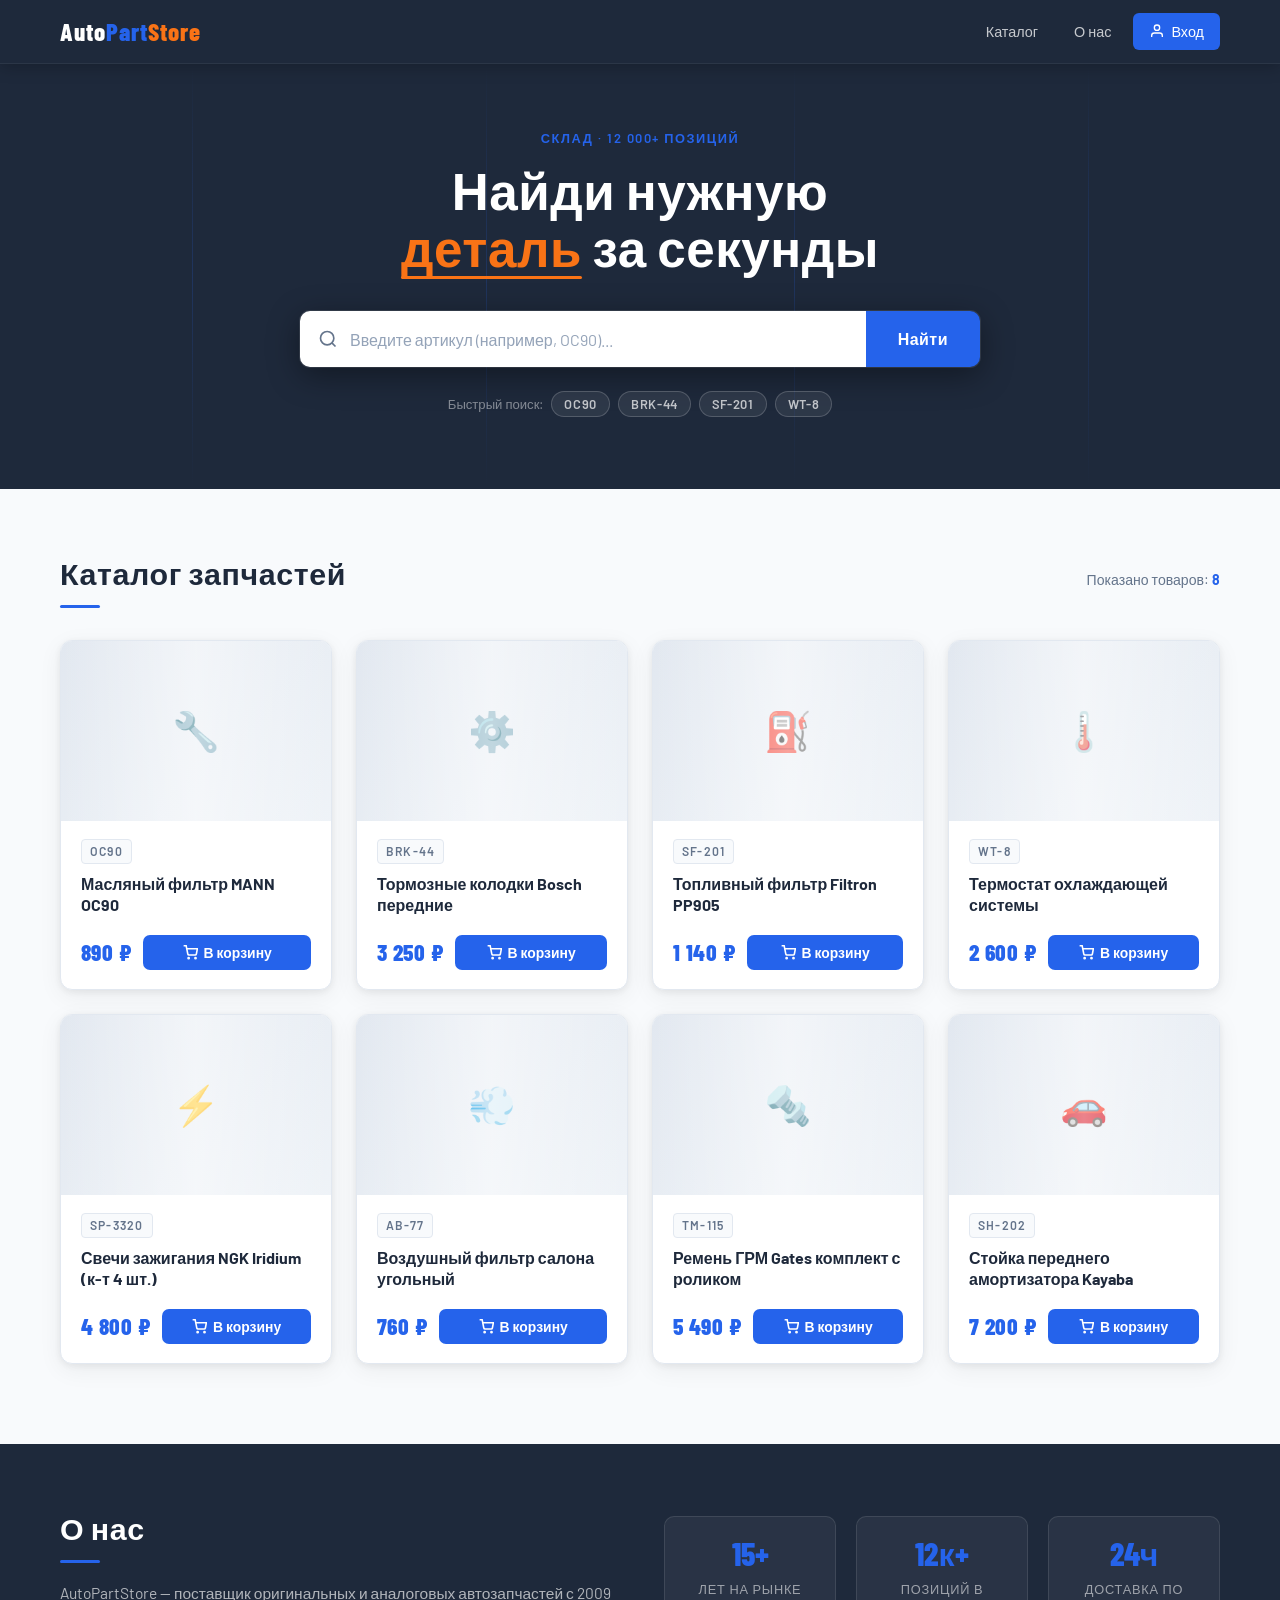
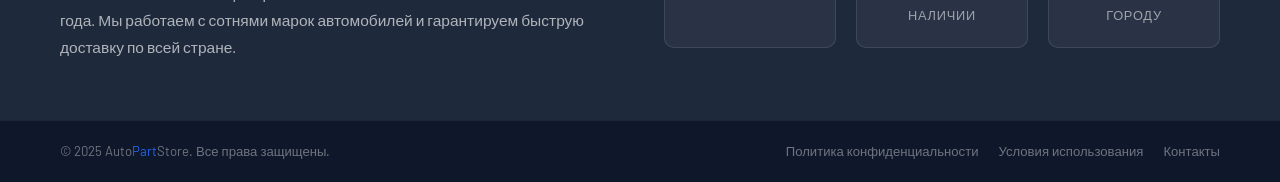
==== frontend/index.html @ 8747f3ab "4" ====
<!DOCTYPE html>
<html lang="ru">
<head>
  <meta charset="UTF-8" />
  <meta name="viewport" content="width=device-width, initial-scale=1.0" />
  <title>AutoPartStore — Запчасти онлайн</title>
  <link rel="preconnect" href="https://fonts.googleapis.com">
  <link rel="preconnect" href="https://fonts.gstatic.com" crossorigin>
  <link href="https://fonts.googleapis.com/css2?family=Barlow:wght@400;500;600;700;800&family=Barlow+Condensed:wght@600;700;800&display=swap" rel="stylesheet">
  <link rel="stylesheet" href="style.css" />
</head>
<body>

  <!-- ========== HEADER ========== -->
  <header class="site-header">
    <div class="container header-inner">
      <a href="#" class="logo">
        Auto<span class="logo-accent">Part</span><span class="logo-store">Store</span>
      </a>
      <nav class="site-nav">
        <a href="#catalog" class="nav-link">Каталог</a>
        <a href="#about" class="nav-link">О нас</a>
        <a href="#" class="nav-link nav-btn">
          <svg width="16" height="16" viewBox="0 0 24 24" fill="none" stroke="currentColor" stroke-width="2"><path d="M20 21v-2a4 4 0 0 0-4-4H8a4 4 0 0 0-4 4v2"/><circle cx="12" cy="7" r="4"/></svg>
          Вход
        </a>
      </nav>
      <button class="burger" id="burger" aria-label="Открыть меню">
        <span></span><span></span><span></span>
      </button>
    </div>
  </header>

  <!-- ========== MOBILE NAV ========== -->
  <div class="mobile-nav" id="mobileNav">
    <a href="#catalog" class="mobile-nav-link">Каталог</a>
    <a href="#about" class="mobile-nav-link">О нас</a>
    <a href="#" class="mobile-nav-link">Вход</a>
  </div>

  <main>

    <!-- ========== SEARCH SECTION ========== -->
    <section class="search-section">
      <div class="search-bg-lines" aria-hidden="true">
        <div class="bg-line"></div><div class="bg-line"></div>
        <div class="bg-line"></div><div class="bg-line"></div>
      </div>
      <div class="container search-inner">
        <p class="search-eyebrow">Склад · 12 000+ позиций</p>
        <h1 class="search-title">Найди нужную<br><span class="search-title-accent">деталь</span> за секунды</h1>
        <div class="search-box" role="search">
          <div class="search-input-wrap">
            <svg class="search-icon" width="20" height="20" viewBox="0 0 24 24" fill="none" stroke="currentColor" stroke-width="2"><circle cx="11" cy="11" r="8"/><path d="m21 21-4.35-4.35"/></svg>
            <input
              type="text"
              id="searchInput"
              class="search-input"
              placeholder="Введите артикул (например, OC90)..."
              autocomplete="off"
            />
          </div>
          <button class="btn-search" id="searchBtn">Найти</button>
        </div>
        <div class="search-tags">
          <span class="tag-label">Быстрый поиск:</span>
          <button class="quick-tag" data-q="OC90">OC90</button>
          <button class="quick-tag" data-q="BRK-44">BRK-44</button>
          <button class="quick-tag" data-q="SF-201">SF-201</button>
          <button class="quick-tag" data-q="WT-8">WT-8</button>
        </div>
      </div>
    </section>

    <!-- ========== PRODUCT GRID ========== -->
    <section class="catalog-section" id="catalog">
      <div class="container">
        <div class="section-header">
          <h2 class="section-title">Каталог запчастей</h2>
          <span class="results-count" id="resultsCount">Показано товаров: <strong>0</strong></span>
        </div>
        <div class="product-grid" id="productGrid">
          <!-- карточки вставляются через JS -->
        </div>
        <div class="no-results hidden" id="noResults">
          <div class="no-results-icon">🔍</div>
          <p>По запросу ничего не найдено.</p>
          <button class="btn-reset" id="resetBtn">Сбросить поиск</button>
        </div>
      </div>
    </section>

    <!-- ========== ABOUT ========== -->
    <section class="about-section" id="about">
      <div class="container about-grid">
        <div class="about-text">
          <h2 class="section-title">О нас</h2>
          <p>AutoPartStore — поставщик оригинальных и аналоговых автозапчастей с 2009 года. Мы работаем с сотнями марок автомобилей и гарантируем быструю доставку по всей стране.</p>
        </div>
        <div class="about-stats">
          <div class="stat"><strong>15+</strong><span>лет на рынке</span></div>
          <div class="stat"><strong>12к+</strong><span>позиций в наличии</span></div>
          <div class="stat"><strong>24ч</strong><span>доставка по городу</span></div>
        </div>
      </div>
    </section>

  </main>

  <!-- ========== FOOTER ========== -->
  <footer class="site-footer">
    <div class="container footer-inner">
      <span class="footer-copy">© 2025 Auto<span class="logo-accent">Part</span>Store. Все права защищены.</span>
      <nav class="footer-nav">
        <a href="#">Политика конфиденциальности</a>
        <a href="#">Условия использования</a>
        <a href="#">Контакты</a>
      </nav>
    </div>
  </footer>

  <script src="script.js"></script>
</body>
</html>
---- frontend/style.css ----
/* ============================================================
   AutoPartStore — style.css
   ============================================================ */

/* ---------- RESET & BASE ---------- */
*, *::before, *::after { box-sizing: border-box; margin: 0; padding: 0; }

:root {
  --clr-accent:    #2563eb;
  --clr-accent-h:  #1d4ed8;
  --clr-dark:      #1e293b;
  --clr-dark-2:    #0f172a;
  --clr-bg:        #f8fafc;
  --clr-surface:   #ffffff;
  --clr-border:    #e2e8f0;
  --clr-muted:     #64748b;
  --clr-text:      #1e293b;
  --clr-store:     #f97316;   /* «Store» в логотипе */

  --font-main: 'Barlow', sans-serif;
  --font-cond: 'Barlow Condensed', sans-serif;

  --radius-card: 12px;
  --shadow-card: 0 2px 8px rgba(0,0,0,.07), 0 6px 24px rgba(0,0,0,.06);
  --shadow-hover: 0 8px 24px rgba(37,99,235,.18), 0 2px 8px rgba(0,0,0,.08);

  --transition: .22s ease;
  --header-h: 64px;
}

html { scroll-behavior: smooth; }

body {
  font-family: var(--font-main);
  background: var(--clr-bg);
  color: var(--clr-text);
  line-height: 1.6;
  min-height: 100vh;
  display: flex;
  flex-direction: column;
}

main { flex: 1; }

.container {
  max-width: 1200px;
  margin: 0 auto;
  padding: 0 20px;
}

/* ---------- LOGO ---------- */
.logo {
  font-family: var(--font-cond);
  font-size: 1.55rem;
  font-weight: 800;
  letter-spacing: .04em;
  text-decoration: none;
  color: #fff;
  user-select: none;
}
.logo-accent { color: var(--clr-accent); }
.logo-store  { color: var(--clr-store); }

/* ============================================================
   HEADER
   ============================================================ */
.site-header {
  position: sticky;
  top: 0;
  z-index: 100;
  background: var(--clr-dark);
  height: var(--header-h);
  border-bottom: 1px solid rgba(255,255,255,.06);
  box-shadow: 0 2px 16px rgba(0,0,0,.25);
}

.header-inner {
  display: flex;
  align-items: center;
  justify-content: space-between;
  height: 100%;
}

/* NAV */
.site-nav {
  display: flex;
  align-items: center;
  gap: 8px;
}

.nav-link {
  font-size: .9rem;
  font-weight: 500;
  color: rgba(255,255,255,.75);
  text-decoration: none;
  padding: 6px 14px;
  border-radius: 6px;
  transition: color var(--transition), background var(--transition);
}
.nav-link:hover { color: #fff; background: rgba(255,255,255,.08); }

.nav-btn {
  display: flex;
  align-items: center;
  gap: 6px;
  color: #fff;
  background: var(--clr-accent);
  padding: 7px 16px;
}
.nav-btn:hover { background: var(--clr-accent-h); color: #fff; }

/* BURGER */
.burger {
  display: none;
  flex-direction: column;
  gap: 5px;
  background: none;
  border: none;
  cursor: pointer;
  padding: 6px;
}
.burger span {
  display: block;
  width: 24px;
  height: 2px;
  background: #fff;
  border-radius: 2px;
  transition: transform var(--transition), opacity var(--transition);
}
.burger.open span:nth-child(1) { transform: translateY(7px) rotate(45deg); }
.burger.open span:nth-child(2) { opacity: 0; }
.burger.open span:nth-child(3) { transform: translateY(-7px) rotate(-45deg); }

/* MOBILE NAV */
.mobile-nav {
  display: none;
  flex-direction: column;
  background: var(--clr-dark-2);
  border-bottom: 2px solid var(--clr-accent);
  position: sticky;
  top: var(--header-h);
  z-index: 99;
}
.mobile-nav.open { display: flex; }
.mobile-nav-link {
  padding: 14px 20px;
  color: rgba(255,255,255,.85);
  text-decoration: none;
  font-weight: 500;
  border-bottom: 1px solid rgba(255,255,255,.06);
  transition: background var(--transition);
}
.mobile-nav-link:hover { background: rgba(255,255,255,.06); color: #fff; }

/* ============================================================
   SEARCH SECTION
   ============================================================ */
.search-section {
  position: relative;
  background: var(--clr-dark);
  padding: 64px 0 72px;
  overflow: hidden;
}

/* decorative bg lines */
.search-bg-lines {
  position: absolute;
  inset: 0;
  pointer-events: none;
  overflow: hidden;
}
.bg-line {
  position: absolute;
  width: 1px;
  top: 0; bottom: 0;
  background: linear-gradient(to bottom, transparent, rgba(37,99,235,.2), transparent);
  animation: linePulse 4s ease-in-out infinite;
}
.bg-line:nth-child(1) { left: 15%; animation-delay: 0s; }
.bg-line:nth-child(2) { left: 38%; animation-delay: .8s; }
.bg-line:nth-child(3) { left: 62%; animation-delay: 1.6s; }
.bg-line:nth-child(4) { left: 85%; animation-delay: 2.4s; }

@keyframes linePulse {
  0%,100% { opacity: .3; }
  50%      { opacity: 1; }
}

.search-inner {
  position: relative;
  z-index: 2;
  text-align: center;
}

.search-eyebrow {
  font-size: .8rem;
  font-weight: 600;
  letter-spacing: .12em;
  text-transform: uppercase;
  color: var(--clr-accent);
  margin-bottom: 14px;
}

.search-title {
  font-family: var(--font-cond);
  font-size: clamp(2rem, 5vw, 3.2rem);
  font-weight: 800;
  line-height: 1.1;
  color: #fff;
  margin-bottom: 36px;
  letter-spacing: .01em;
}
.search-title-accent {
  color: var(--clr-store);
  display: inline-block;
  position: relative;
}
.search-title-accent::after {
  content: '';
  position: absolute;
  left: 0; right: 0; bottom: -4px;
  height: 3px;
  background: var(--clr-store);
  border-radius: 2px;
}

/* Search box */
.search-box {
  display: flex;
  max-width: 680px;
  margin: 0 auto 24px;
  gap: 0;
  border-radius: 10px;
  overflow: hidden;
  box-shadow: 0 0 0 1px rgba(255,255,255,.1), 0 8px 32px rgba(0,0,0,.4);
}

.search-input-wrap {
  position: relative;
  flex: 1;
}
.search-icon {
  position: absolute;
  left: 18px;
  top: 50%;
  transform: translateY(-50%);
  color: var(--clr-muted);
  pointer-events: none;
}
.search-input {
  width: 100%;
  height: 56px;
  padding: 0 20px 0 50px;
  border: none;
  font-family: var(--font-main);
  font-size: 1rem;
  color: var(--clr-text);
  background: #fff;
  outline: none;
}
.search-input::placeholder { color: #94a3b8; }
.search-input:focus { background: #f0f6ff; }

.btn-search {
  height: 56px;
  padding: 0 32px;
  background: var(--clr-accent);
  color: #fff;
  font-family: var(--font-main);
  font-size: 1rem;
  font-weight: 700;
  border: none;
  cursor: pointer;
  white-space: nowrap;
  transition: background var(--transition), transform .12s;
  letter-spacing: .03em;
}
.btn-search:hover  { background: var(--clr-accent-h); }
.btn-search:active { transform: scale(.97); }

/* Quick tags */
.search-tags {
  display: flex;
  align-items: center;
  justify-content: center;
  flex-wrap: wrap;
  gap: 8px;
}
.tag-label {
  font-size: .82rem;
  color: rgba(255,255,255,.45);
}
.quick-tag {
  font-family: var(--font-main);
  font-size: .8rem;
  font-weight: 600;
  padding: 4px 12px;
  border-radius: 20px;
  border: 1px solid rgba(255,255,255,.18);
  background: rgba(255,255,255,.07);
  color: rgba(255,255,255,.7);
  cursor: pointer;
  transition: all var(--transition);
  letter-spacing: .05em;
}
.quick-tag:hover {
  border-color: var(--clr-accent);
  background: rgba(37,99,235,.2);
  color: #fff;
}

/* ============================================================
   CATALOG SECTION
   ============================================================ */
.catalog-section {
  padding: 60px 0 80px;
}

.section-header {
  display: flex;
  align-items: baseline;
  justify-content: space-between;
  flex-wrap: wrap;
  gap: 8px;
  margin-bottom: 32px;
}

.section-title {
  font-family: var(--font-cond);
  font-size: 1.9rem;
  font-weight: 800;
  letter-spacing: .02em;
  color: var(--clr-dark);
  position: relative;
  padding-bottom: 10px;
}
.section-title::after {
  content: '';
  position: absolute;
  left: 0; bottom: 0;
  width: 40px; height: 3px;
  background: var(--clr-accent);
  border-radius: 2px;
}

.results-count {
  font-size: .88rem;
  color: var(--clr-muted);
}
.results-count strong { color: var(--clr-accent); }

/* ---------- PRODUCT GRID ---------- */
.product-grid {
  display: grid;
  grid-template-columns: repeat(auto-fill, minmax(250px, 1fr));
  gap: 24px;
}

/* ---------- PRODUCT CARD ---------- */
.product-card {
  background: var(--clr-surface);
  border-radius: var(--radius-card);
  box-shadow: var(--shadow-card);
  overflow: hidden;
  display: flex;
  flex-direction: column;
  border: 1px solid var(--clr-border);
  transition: box-shadow var(--transition), transform var(--transition);
  animation: fadeUp .4s ease both;
}
.product-card:hover {
  box-shadow: var(--shadow-hover);
  transform: translateY(-4px);
}

@keyframes fadeUp {
  from { opacity: 0; transform: translateY(16px); }
  to   { opacity: 1; transform: translateY(0); }
}

/* Stagger animation */
.product-card:nth-child(1) { animation-delay: .05s; }
.product-card:nth-child(2) { animation-delay: .10s; }
.product-card:nth-child(3) { animation-delay: .15s; }
.product-card:nth-child(4) { animation-delay: .20s; }
.product-card:nth-child(5) { animation-delay: .25s; }
.product-card:nth-child(6) { animation-delay: .30s; }

/* Image placeholder */
.img-placeholder {
  width: 100%;
  height: 180px;
  background: linear-gradient(135deg, #e2e8f0 0%, #f1f5f9 60%, #e2e8f0 100%);
  background-size: 200% 200%;
  animation: shimmer 2.2s ease infinite;
  display: flex;
  align-items: center;
  justify-content: center;
  font-size: 2.4rem;
  color: #94a3b8;
  position: relative;
  overflow: hidden;
}
.img-placeholder::after {
  content: '';
  position: absolute;
  inset: 0;
  background: linear-gradient(90deg, transparent 0%, rgba(255,255,255,.5) 50%, transparent 100%);
  animation: sweep 2.2s ease infinite;
}

@keyframes shimmer {
  0%,100% { background-position: 0% 50%; }
  50%      { background-position: 100% 50%; }
}
@keyframes sweep {
  from { transform: translateX(-100%); }
  to   { transform: translateX(100%); }
}

/* Card body */
.card-body {
  padding: 18px 20px;
  display: flex;
  flex-direction: column;
  flex: 1;
  gap: 6px;
}

.card-article {
  font-size: .76rem;
  font-weight: 600;
  letter-spacing: .1em;
  text-transform: uppercase;
  color: var(--clr-muted);
  background: var(--clr-bg);
  border: 1px solid var(--clr-border);
  border-radius: 4px;
  padding: 2px 8px;
  align-self: flex-start;
}

.card-name {
  font-size: 1rem;
  font-weight: 700;
  color: var(--clr-dark);
  line-height: 1.3;
  margin-top: 4px;
  flex: 1;
}

.card-meta {
  display: flex;
  align-items: center;
  justify-content: space-between;
  margin-top: 12px;
  gap: 12px;
}

.card-price {
  font-family: var(--font-cond);
  font-size: 1.45rem;
  font-weight: 800;
  color: var(--clr-accent);
  letter-spacing: .02em;
  white-space: nowrap;
}

.btn-cart {
  flex: 1;
  padding: 9px 12px;
  background: var(--clr-accent);
  color: #fff;
  border: none;
  border-radius: 7px;
  font-family: var(--font-main);
  font-size: .87rem;
  font-weight: 600;
  cursor: pointer;
  transition: background var(--transition), transform .12s, box-shadow var(--transition);
  display: flex;
  align-items: center;
  justify-content: center;
  gap: 6px;
  white-space: nowrap;
}
.btn-cart:hover  { background: var(--clr-accent-h); box-shadow: 0 4px 12px rgba(37,99,235,.35); }
.btn-cart:active { transform: scale(.96); }
.btn-cart.added  { background: #16a34a; }

/* ---------- NO RESULTS ---------- */
.no-results {
  text-align: center;
  padding: 60px 20px;
}
.no-results-icon { font-size: 3rem; margin-bottom: 12px; }
.no-results p { font-size: 1.1rem; color: var(--clr-muted); margin-bottom: 20px; }

.btn-reset {
  padding: 10px 28px;
  background: transparent;
  color: var(--clr-accent);
  border: 2px solid var(--clr-accent);
  border-radius: 7px;
  font-family: var(--font-main);
  font-weight: 600;
  font-size: .95rem;
  cursor: pointer;
  transition: all var(--transition);
}
.btn-reset:hover { background: var(--clr-accent); color: #fff; }

.hidden { display: none !important; }

/* ============================================================
   ABOUT SECTION
   ============================================================ */
.about-section {
  background: var(--clr-dark);
  padding: 60px 0;
  color: #fff;
}

.about-grid {
  display: grid;
  grid-template-columns: 1fr 1fr;
  gap: 48px;
  align-items: center;
}

.about-text .section-title { color: #fff; }
.about-text p {
  color: rgba(255,255,255,.65);
  font-size: .97rem;
  margin-top: 16px;
  line-height: 1.75;
}

.about-stats {
  display: grid;
  grid-template-columns: repeat(3, 1fr);
  gap: 20px;
}

.stat {
  text-align: center;
  background: rgba(255,255,255,.05);
  border: 1px solid rgba(255,255,255,.1);
  border-radius: 10px;
  padding: 20px 12px;
}
.stat strong {
  display: block;
  font-family: var(--font-cond);
  font-size: 2rem;
  font-weight: 800;
  color: var(--clr-accent);
  line-height: 1;
  margin-bottom: 6px;
}
.stat span {
  font-size: .8rem;
  color: rgba(255,255,255,.55);
  text-transform: uppercase;
  letter-spacing: .06em;
}

/* ============================================================
   FOOTER
   ============================================================ */
.site-footer {
  background: var(--clr-dark-2);
  border-top: 1px solid rgba(255,255,255,.06);
  padding: 20px 0;
}

.footer-inner {
  display: flex;
  align-items: center;
  justify-content: space-between;
  flex-wrap: wrap;
  gap: 12px;
}

.footer-copy {
  font-size: .82rem;
  color: rgba(255,255,255,.4);
}

.footer-nav {
  display: flex;
  gap: 20px;
  flex-wrap: wrap;
}
.footer-nav a {
  font-size: .82rem;
  color: rgba(255,255,255,.4);
  text-decoration: none;
  transition: color var(--transition);
}
.footer-nav a:hover { color: rgba(255,255,255,.8); }

/* ============================================================
   RESPONSIVE
   ============================================================ */
@media (max-width: 768px) {
  .site-nav { display: none; }
  .burger    { display: flex; }

  .search-section { padding: 48px 0 56px; }
  .search-box { flex-direction: column; border-radius: 10px; overflow: visible; gap: 10px; box-shadow: none; }
  .search-input-wrap { border-radius: 10px; overflow: hidden; box-shadow: 0 2px 12px rgba(0,0,0,.3); }
  .search-input { height: 52px; }
  .btn-search   { height: 52px; border-radius: 10px; box-shadow: 0 4px 16px rgba(37,99,235,.4); }

  .about-grid  { grid-template-columns: 1fr; gap: 32px; }
  .about-stats { grid-template-columns: repeat(3, 1fr); }

  .footer-inner  { flex-direction: column; text-align: center; }
  .footer-nav    { justify-content: center; }

  .catalog-section { padding: 40px 0 60px; }
}

@media (max-width: 480px) {
  .about-stats { grid-template-columns: 1fr 1fr; }
  .product-grid { gap: 16px; }
  .section-header { flex-direction: column; align-items: flex-start; }
}
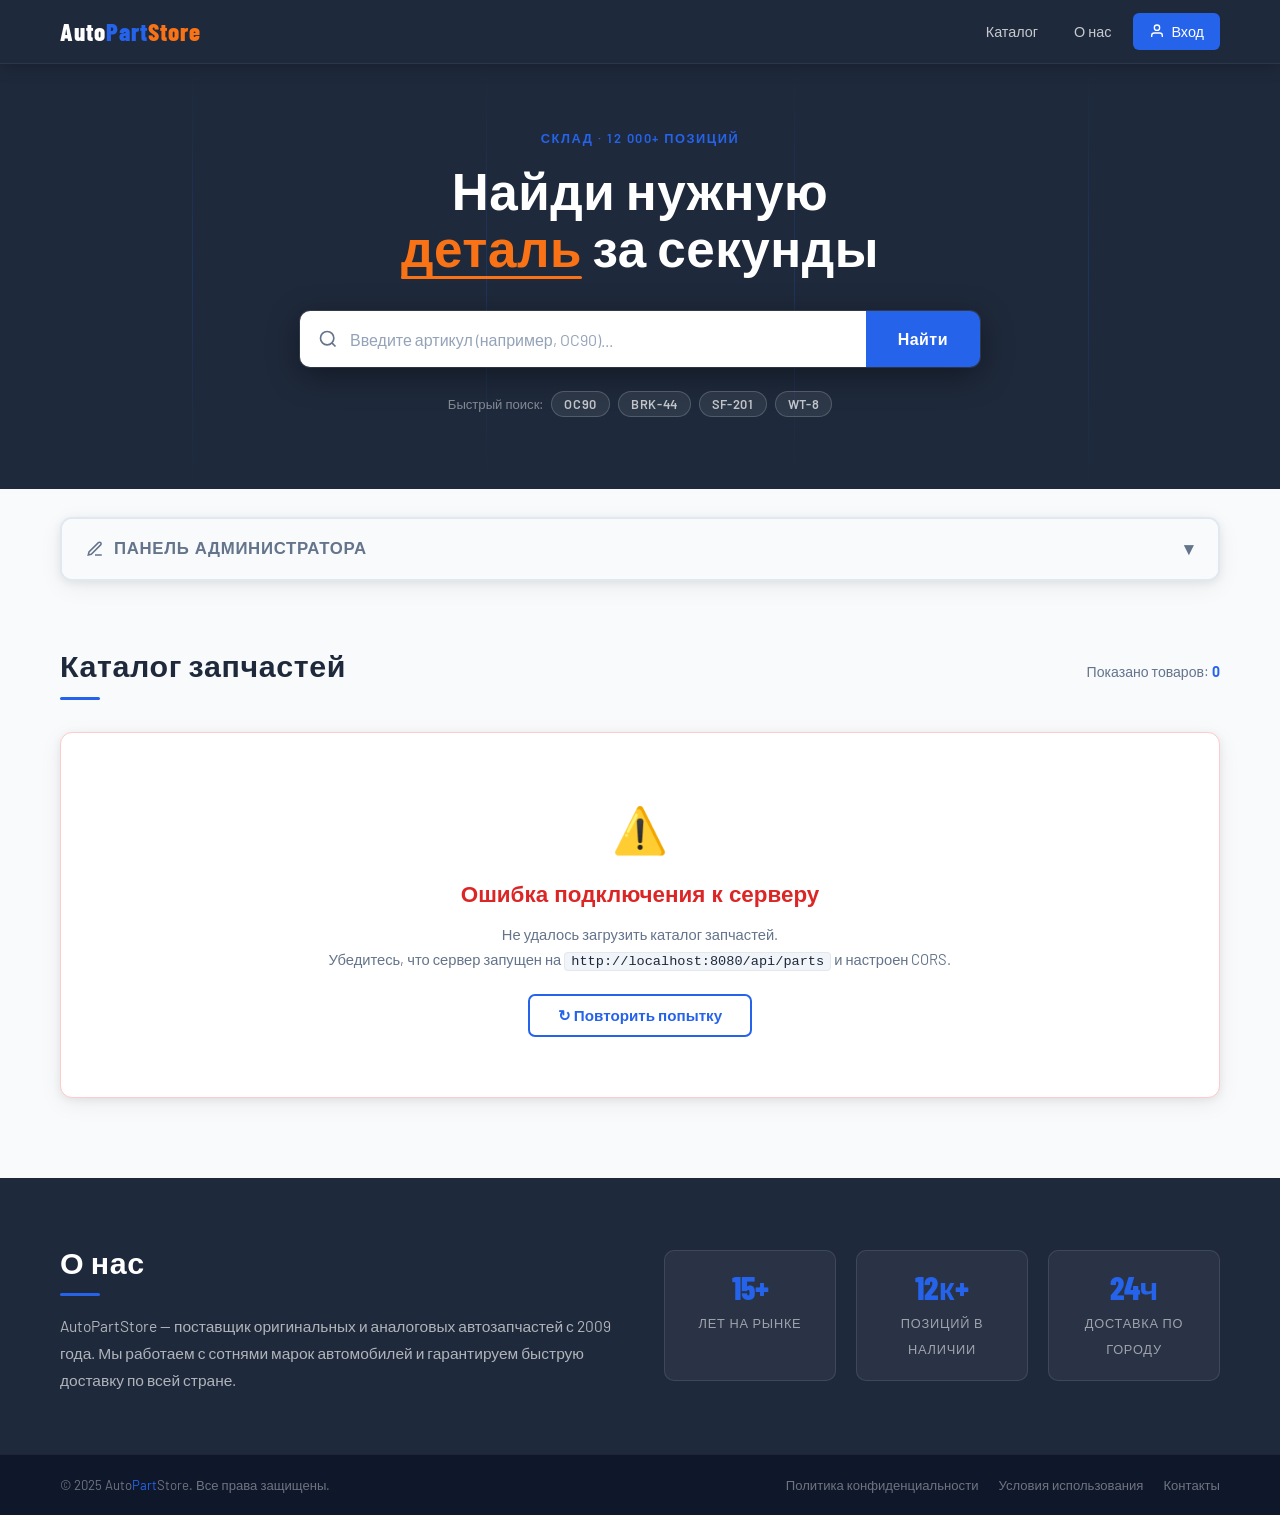
==== commit 2a5e83dc: "5" ====
--- a/frontend/index.html
+++ b/frontend/index.html
@@ -72,6 +72,67 @@
       </div>
     </section>
 
+    <!-- ========== ADMIN PANEL ========== -->
+    <section class="admin-section" id="admin">
+      <div class="container">
+        <details class="admin-panel" id="adminPanel">
+          <summary class="admin-toggle">
+            <svg width="18" height="18" viewBox="0 0 24 24" fill="none" stroke="currentColor" stroke-width="2"><path d="M12 20h9"/><path d="M16.5 3.5a2.121 2.121 0 0 1 3 3L7 19l-4 1 1-4L16.5 3.5z"/></svg>
+            Панель администратора
+            <span class="admin-toggle-arrow">▾</span>
+          </summary>
+
+          <div class="admin-body">
+            <h2 class="admin-title">Добавить новую запчасть</h2>
+            <p class="admin-subtitle">Заполните поля — товар сразу появится в каталоге.</p>
+
+            <div class="admin-form" id="adminForm">
+              <div class="form-group">
+                <label class="form-label" for="newName">Название</label>
+                <input
+                  type="text"
+                  id="newName"
+                  class="form-input"
+                  placeholder="например: Масляный фильтр MANN OC90"
+                  autocomplete="off"
+                />
+              </div>
+
+              <div class="form-group">
+                <label class="form-label" for="newArticle">Артикул</label>
+                <input
+                  type="text"
+                  id="newArticle"
+                  class="form-input"
+                  placeholder="например: OC90"
+                  autocomplete="off"
+                />
+              </div>
+
+              <div class="form-group">
+                <label class="form-label" for="newPrice">Цена (₽)</label>
+                <input
+                  type="number"
+                  id="newPrice"
+                  class="form-input"
+                  placeholder="например: 1500"
+                  min="0"
+                />
+              </div>
+
+              <div class="form-actions">
+                <button class="btn-add" id="addBtn">
+                  <svg width="16" height="16" viewBox="0 0 24 24" fill="none" stroke="currentColor" stroke-width="2.5"><line x1="12" y1="5" x2="12" y2="19"/><line x1="5" y1="12" x2="19" y2="12"/></svg>
+                  Сохранить в базу
+                </button>
+                <span class="form-status" id="formStatus" aria-live="polite"></span>
+              </div>
+            </div>
+          </div>
+        </details>
+      </div>
+    </section>
+
     <!-- ========== PRODUCT GRID ========== -->
     <section class="catalog-section" id="catalog">
       <div class="container">
@@ -121,4 +182,4 @@
 
   <script src="script.js"></script>
 </body>
-</html>
+</html>
--- a/frontend/style.css
+++ b/frontend/style.css
@@ -601,6 +601,221 @@
 .footer-nav a:hover { color: rgba(255,255,255,.8); }
 
 /* ============================================================
+   ADMIN PANEL
+   ============================================================ */
+.admin-section {
+  padding: 28px 0 0;
+}
+
+/* details/summary — аккордеон */
+.admin-panel {
+  background: var(--clr-surface);
+  border: 2px solid var(--clr-border);
+  border-radius: var(--radius-card);
+  overflow: hidden;
+  box-shadow: var(--shadow-card);
+  transition: border-color var(--transition);
+}
+.admin-panel[open] {
+  border-color: var(--clr-accent);
+}
+
+.admin-toggle {
+  display: flex;
+  align-items: center;
+  gap: 10px;
+  padding: 16px 24px;
+  cursor: pointer;
+  font-family: var(--font-cond);
+  font-size: 1.05rem;
+  font-weight: 700;
+  letter-spacing: .04em;
+  text-transform: uppercase;
+  color: var(--clr-muted);
+  background: var(--clr-bg);
+  user-select: none;
+  list-style: none;          /* убрать дефолтный маркер */
+  transition: color var(--transition), background var(--transition);
+}
+.admin-toggle::-webkit-details-marker { display: none; }
+.admin-toggle:hover { color: var(--clr-accent); background: #eff6ff; }
+.admin-panel[open] .admin-toggle { color: var(--clr-accent); background: #eff6ff; }
+
+.admin-toggle svg { flex-shrink: 0; }
+
+.admin-toggle-arrow {
+  margin-left: auto;
+  font-size: 1.1rem;
+  transition: transform var(--transition);
+  display: inline-block;
+}
+.admin-panel[open] .admin-toggle-arrow { transform: rotate(180deg); }
+
+/* body */
+.admin-body {
+  padding: 28px 32px 32px;
+  border-top: 1px solid var(--clr-border);
+}
+
+.admin-title {
+  font-family: var(--font-cond);
+  font-size: 1.4rem;
+  font-weight: 800;
+  color: var(--clr-dark);
+  margin-bottom: 4px;
+}
+.admin-subtitle {
+  font-size: .88rem;
+  color: var(--clr-muted);
+  margin-bottom: 24px;
+}
+
+/* form layout */
+.admin-form {
+  display: grid;
+  grid-template-columns: 1fr 1fr 1fr;
+  gap: 16px 20px;
+  align-items: end;
+}
+
+.form-group {
+  display: flex;
+  flex-direction: column;
+  gap: 6px;
+}
+
+.form-label {
+  font-size: .8rem;
+  font-weight: 700;
+  letter-spacing: .07em;
+  text-transform: uppercase;
+  color: var(--clr-muted);
+}
+
+.form-input {
+  height: 46px;
+  padding: 0 14px;
+  border: 1.5px solid var(--clr-border);
+  border-radius: 8px;
+  font-family: var(--font-main);
+  font-size: .97rem;
+  color: var(--clr-text);
+  background: var(--clr-bg);
+  outline: none;
+  transition: border-color var(--transition), box-shadow var(--transition), background var(--transition);
+}
+.form-input::placeholder { color: #94a3b8; }
+.form-input:focus {
+  border-color: var(--clr-accent);
+  background: #fff;
+  box-shadow: 0 0 0 3px rgba(37,99,235,.12);
+}
+.form-input.input-error {
+  border-color: #dc2626;
+  box-shadow: 0 0 0 3px rgba(220,38,38,.1);
+}
+
+/* actions row — spans full width */
+.form-actions {
+  grid-column: 1 / -1;
+  display: flex;
+  align-items: center;
+  gap: 16px;
+  margin-top: 4px;
+}
+
+.btn-add {
+  display: inline-flex;
+  align-items: center;
+  gap: 8px;
+  padding: 11px 28px;
+  background: var(--clr-accent);
+  color: #fff;
+  border: none;
+  border-radius: 8px;
+  font-family: var(--font-main);
+  font-size: .97rem;
+  font-weight: 700;
+  cursor: pointer;
+  transition: background var(--transition), transform .12s, box-shadow var(--transition);
+  white-space: nowrap;
+}
+.btn-add:hover  { background: var(--clr-accent-h); box-shadow: 0 4px 14px rgba(37,99,235,.35); }
+.btn-add:active { transform: scale(.97); }
+.btn-add:disabled { background: #94a3b8; cursor: not-allowed; box-shadow: none; transform: none; }
+
+/* status message */
+.form-status {
+  font-size: .9rem;
+  font-weight: 600;
+  min-height: 1.2em;
+  transition: opacity .2s;
+}
+.form-status.ok  { color: #16a34a; }
+.form-status.err { color: #dc2626; }
+
+/* ============================================================
+   SKELETON LOADER
+   ============================================================ */
+.skeleton-card { pointer-events: none; }
+
+.skeleton-pulse {
+  background: linear-gradient(90deg, #e2e8f0 25%, #f1f5f9 50%, #e2e8f0 75%);
+  background-size: 200% 100%;
+  animation: skeletonSweep 1.4s ease infinite;
+}
+.skeleton-line {
+  display: block;
+  border-radius: 4px;
+  background: linear-gradient(90deg, #e2e8f0 25%, #f1f5f9 50%, #e2e8f0 75%);
+  background-size: 200% 100%;
+  animation: skeletonSweep 1.4s ease infinite;
+}
+@keyframes skeletonSweep {
+  from { background-position: 200% 0; }
+  to   { background-position: -200% 0; }
+}
+@keyframes spin {
+  to { transform: rotate(360deg); }
+}
+
+/* ============================================================
+   API ERROR BLOCK
+   ============================================================ */
+.api-error {
+  grid-column: 1 / -1;   /* растянуть на всю ширину грида */
+  text-align: center;
+  padding: 60px 24px;
+  background: var(--clr-surface);
+  border: 1px solid #fecaca;
+  border-radius: var(--radius-card);
+  box-shadow: var(--shadow-card);
+}
+.api-error-icon  { font-size: 2.8rem; margin-bottom: 12px; }
+.api-error-title {
+  font-family: var(--font-cond);
+  font-size: 1.4rem;
+  font-weight: 700;
+  color: #dc2626;
+  margin-bottom: 10px;
+}
+.api-error-text {
+  font-size: .92rem;
+  color: var(--clr-muted);
+  line-height: 1.7;
+  margin-bottom: 20px;
+}
+.api-error-text code {
+  font-size: .85rem;
+  background: #f1f5f9;
+  border: 1px solid var(--clr-border);
+  border-radius: 4px;
+  padding: 1px 6px;
+  color: var(--clr-dark);
+  word-break: break-all;
+}
+
+/* ============================================================
    RESPONSIVE
    ============================================================ */
 @media (max-width: 768px) {
@@ -613,6 +828,9 @@
   .search-input { height: 52px; }
   .btn-search   { height: 52px; border-radius: 10px; box-shadow: 0 4px 16px rgba(37,99,235,.4); }
 
+  .admin-form  { grid-template-columns: 1fr; }
+  .admin-body  { padding: 20px; }
+
   .about-grid  { grid-template-columns: 1fr; gap: 32px; }
   .about-stats { grid-template-columns: repeat(3, 1fr); }
 
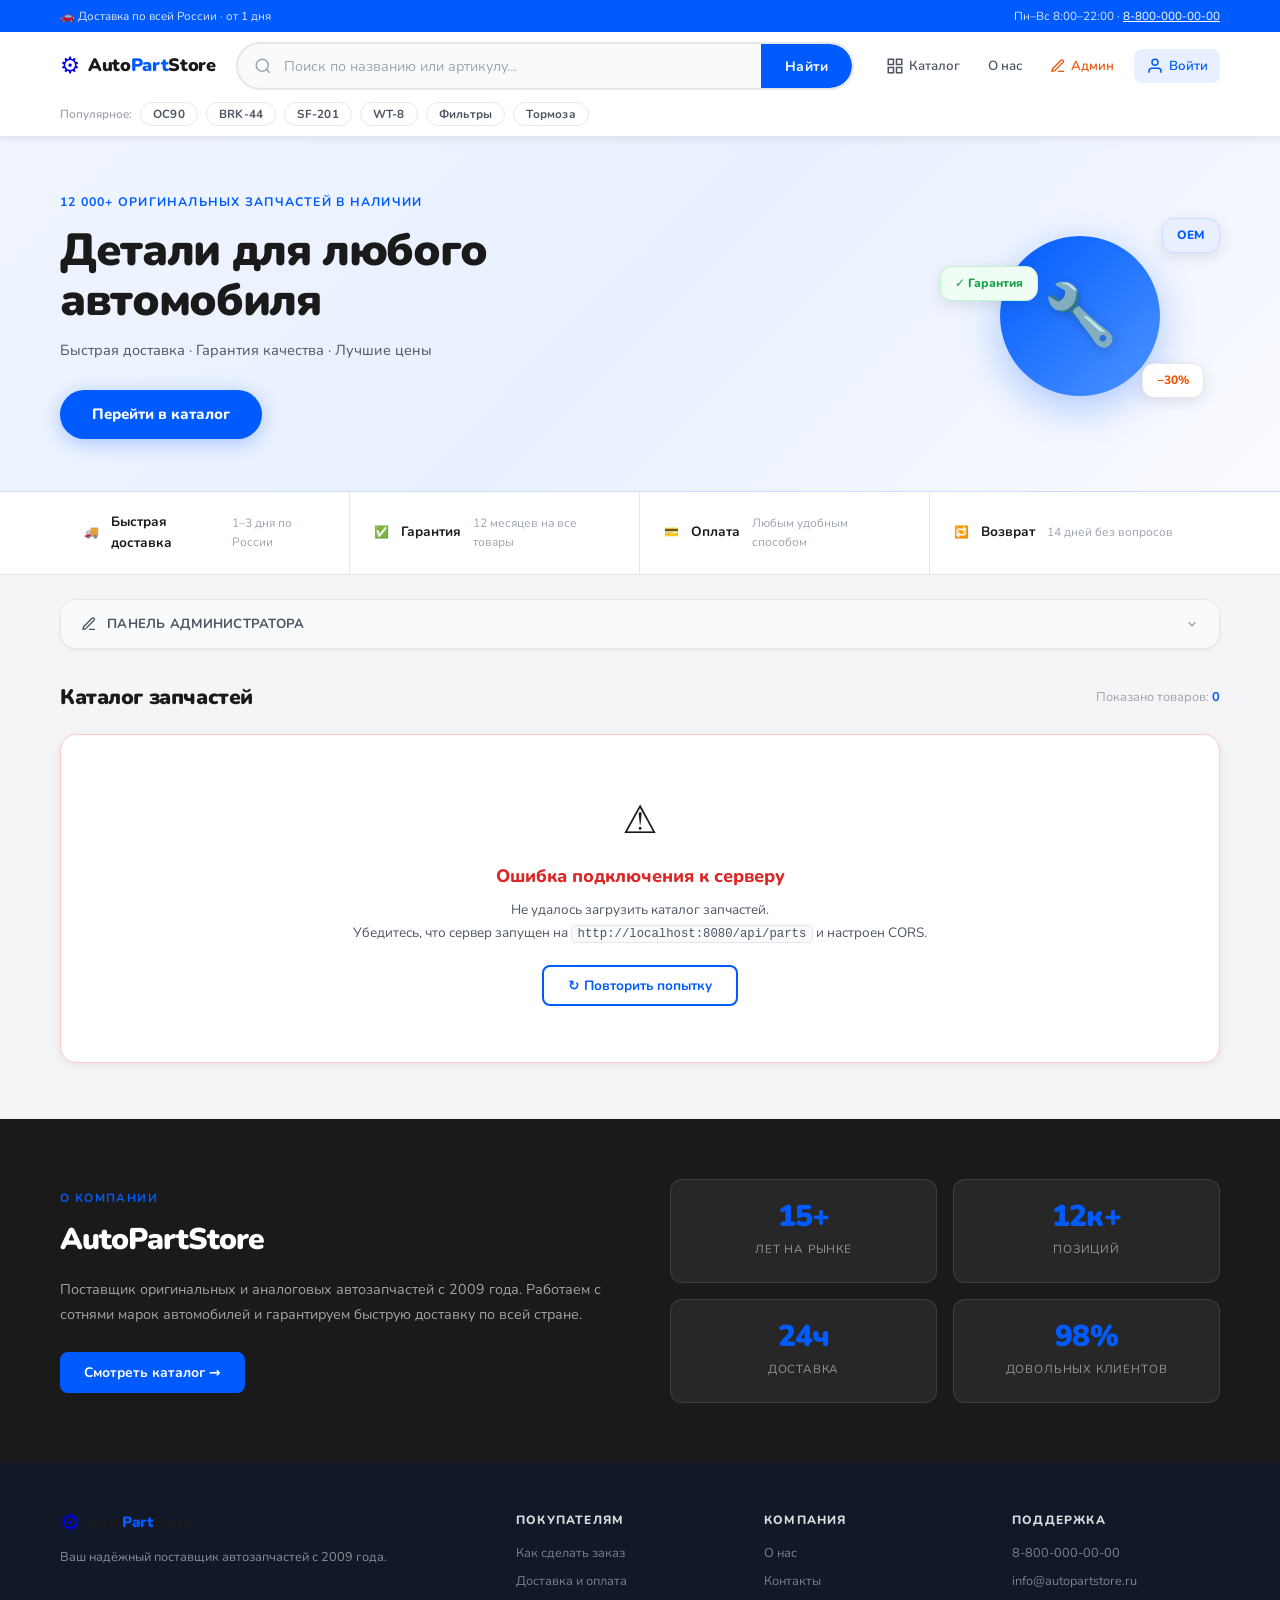
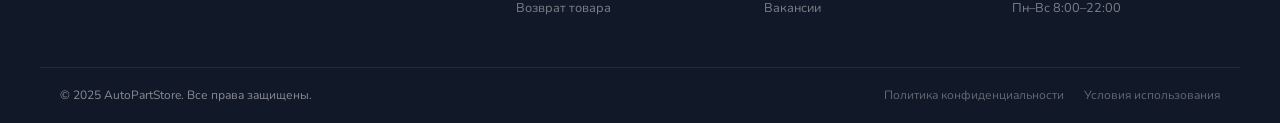
==== commit bdb31db3: "6" ====
--- a/frontend/index.html
+++ b/frontend/index.html
@@ -6,68 +6,146 @@
   <title>AutoPartStore — Запчасти онлайн</title>
   <link rel="preconnect" href="https://fonts.googleapis.com">
   <link rel="preconnect" href="https://fonts.gstatic.com" crossorigin>
-  <link href="https://fonts.googleapis.com/css2?family=Barlow:wght@400;500;600;700;800&family=Barlow+Condensed:wght@600;700;800&display=swap" rel="stylesheet">
+  <link href="https://fonts.googleapis.com/css2?family=Nunito:wght@400;500;600;700;800;900&display=swap" rel="stylesheet">
   <link rel="stylesheet" href="style.css" />
 </head>
 <body>
 
+  <!-- ========== TOP BAR ========== -->
+  <div class="topbar">
+    <div class="container topbar-inner">
+      <span>🚗 Доставка по всей России · от 1 дня</span>
+      <span>Пн–Вс 8:00–22:00 · <a href="#">8-800-000-00-00</a></span>
+    </div>
+  </div>
+
   <!-- ========== HEADER ========== -->
-  <header class="site-header">
+  <header class="site-header" id="siteHeader">
     <div class="container header-inner">
-      <a href="#" class="logo">
-        Auto<span class="logo-accent">Part</span><span class="logo-store">Store</span>
+
+      <!-- Logo -->
+      <a href="#" class="logo" aria-label="AutoPartStore — на главную">
+        <span class="logo-icon">⚙</span>
+        <span class="logo-text">Auto<span class="logo-blue">Part</span>Store</span>
       </a>
+
+      <!-- Search (центральный блок) -->
+      <div class="header-search" role="search">
+        <div class="search-input-wrap">
+          <svg class="search-icon" width="18" height="18" viewBox="0 0 24 24"
+               fill="none" stroke="currentColor" stroke-width="2">
+            <circle cx="11" cy="11" r="8"/><path d="m21 21-4.35-4.35"/>
+          </svg>
+          <input
+            type="text"
+            id="searchInput"
+            class="search-input"
+            placeholder="Поиск по названию или артикулу…"
+            autocomplete="off"
+          />
+        </div>
+        <button class="btn-search" id="searchBtn">Найти</button>
+      </div>
+
+      <!-- Nav -->
       <nav class="site-nav">
-        <a href="#catalog" class="nav-link">Каталог</a>
+        <a href="#catalog" class="nav-link">
+          <svg width="18" height="18" viewBox="0 0 24 24" fill="none" stroke="currentColor" stroke-width="2">
+            <rect x="3" y="3" width="7" height="7"/><rect x="14" y="3" width="7" height="7"/>
+            <rect x="3" y="14" width="7" height="7"/><rect x="14" y="14" width="7" height="7"/>
+          </svg>
+          Каталог
+        </a>
         <a href="#about" class="nav-link">О нас</a>
-        <a href="#" class="nav-link nav-btn">
-          <svg width="16" height="16" viewBox="0 0 24 24" fill="none" stroke="currentColor" stroke-width="2"><path d="M20 21v-2a4 4 0 0 0-4-4H8a4 4 0 0 0-4 4v2"/><circle cx="12" cy="7" r="4"/></svg>
-          Вход
+        <a href="#admin" class="nav-link nav-link-admin">
+          <svg width="16" height="16" viewBox="0 0 24 24" fill="none" stroke="currentColor" stroke-width="2">
+            <path d="M12 20h9"/><path d="M16.5 3.5a2.121 2.121 0 0 1 3 3L7 19l-4 1 1-4Z"/>
+          </svg>
+          Админ
+        </a>
+        <a href="#" class="nav-link nav-btn-user">
+          <svg width="18" height="18" viewBox="0 0 24 24" fill="none" stroke="currentColor" stroke-width="2">
+            <path d="M20 21v-2a4 4 0 0 0-4-4H8a4 4 0 0 0-4 4v2"/><circle cx="12" cy="7" r="4"/>
+          </svg>
+          Войти
         </a>
       </nav>
+
       <button class="burger" id="burger" aria-label="Открыть меню">
         <span></span><span></span><span></span>
       </button>
     </div>
+
+    <!-- Быстрые теги под строкой поиска -->
+    <div class="header-tags container">
+      <span class="tag-label">Популярное:</span>
+      <button class="quick-tag" data-q="OC90">OC90</button>
+      <button class="quick-tag" data-q="BRK-44">BRK-44</button>
+      <button class="quick-tag" data-q="SF-201">SF-201</button>
+      <button class="quick-tag" data-q="WT-8">WT-8</button>
+      <button class="quick-tag" data-q="фильтр">Фильтры</button>
+      <button class="quick-tag" data-q="тормоз">Тормоза</button>
+    </div>
   </header>
 
   <!-- ========== MOBILE NAV ========== -->
   <div class="mobile-nav" id="mobileNav">
+    <div class="mobile-search">
+      <svg width="16" height="16" viewBox="0 0 24 24" fill="none" stroke="currentColor" stroke-width="2">
+        <circle cx="11" cy="11" r="8"/><path d="m21 21-4.35-4.35"/>
+      </svg>
+      <input type="text" placeholder="Поиск…" class="mobile-search-input" id="mobileSearchInput"/>
+    </div>
     <a href="#catalog" class="mobile-nav-link">Каталог</a>
-    <a href="#about" class="mobile-nav-link">О нас</a>
-    <a href="#" class="mobile-nav-link">Вход</a>
+    <a href="#about"   class="mobile-nav-link">О нас</a>
+    <a href="#admin"   class="mobile-nav-link">Админ-панель</a>
+    <a href="#"        class="mobile-nav-link">Войти</a>
   </div>
 
   <main>
 
-    <!-- ========== SEARCH SECTION ========== -->
-    <section class="search-section">
-      <div class="search-bg-lines" aria-hidden="true">
-        <div class="bg-line"></div><div class="bg-line"></div>
-        <div class="bg-line"></div><div class="bg-line"></div>
-      </div>
-      <div class="container search-inner">
-        <p class="search-eyebrow">Склад · 12 000+ позиций</p>
-        <h1 class="search-title">Найди нужную<br><span class="search-title-accent">деталь</span> за секунды</h1>
-        <div class="search-box" role="search">
-          <div class="search-input-wrap">
-            <svg class="search-icon" width="20" height="20" viewBox="0 0 24 24" fill="none" stroke="currentColor" stroke-width="2"><circle cx="11" cy="11" r="8"/><path d="m21 21-4.35-4.35"/></svg>
-            <input
-              type="text"
-              id="searchInput"
-              class="search-input"
-              placeholder="Введите артикул (например, OC90)..."
-              autocomplete="off"
-            />
-          </div>
-          <button class="btn-search" id="searchBtn">Найти</button>
-        </div>
-        <div class="search-tags">
-          <span class="tag-label">Быстрый поиск:</span>
-          <button class="quick-tag" data-q="OC90">OC90</button>
-          <button class="quick-tag" data-q="BRK-44">BRK-44</button>
-          <button class="quick-tag" data-q="SF-201">SF-201</button>
-          <button class="quick-tag" data-q="WT-8">WT-8</button>
+    <!-- ========== HERO BANNER ========== -->
+    <section class="hero">
+      <div class="container hero-inner">
+        <div class="hero-text">
+          <p class="hero-eyebrow">12 000+ оригинальных запчастей в наличии</p>
+          <h1 class="hero-title">Детали для любого<br>автомобиля</h1>
+          <p class="hero-sub">Быстрая доставка · Гарантия качества · Лучшие цены</p>
+          <a href="#catalog" class="btn-hero">Перейти в каталог</a>
+        </div>
+        <div class="hero-illustration" aria-hidden="true">
+          <div class="hero-circle">
+            <span class="hero-emoji">🔧</span>
+          </div>
+          <div class="hero-badge hero-badge-1">OEM</div>
+          <div class="hero-badge hero-badge-2">−30%</div>
+          <div class="hero-badge hero-badge-3">✓ Гарантия</div>
+        </div>
+      </div>
+    </section>
+
+    <!-- ========== ADVANTAGES ========== -->
+    <section class="advantages">
+      <div class="container advantages-grid">
+        <div class="adv-item">
+          <span class="adv-icon">🚚</span>
+          <strong>Быстрая доставка</strong>
+          <span>1–3 дня по России</span>
+        </div>
+        <div class="adv-item">
+          <span class="adv-icon">✅</span>
+          <strong>Гарантия</strong>
+          <span>12 месяцев на все товары</span>
+        </div>
+        <div class="adv-item">
+          <span class="adv-icon">💳</span>
+          <strong>Оплата</strong>
+          <span>Любым удобным способом</span>
+        </div>
+        <div class="adv-item">
+          <span class="adv-icon">🔁</span>
+          <strong>Возврат</strong>
+          <span>14 дней без вопросов</span>
         </div>
       </div>
     </section>
@@ -77,52 +155,46 @@
       <div class="container">
         <details class="admin-panel" id="adminPanel">
           <summary class="admin-toggle">
-            <svg width="18" height="18" viewBox="0 0 24 24" fill="none" stroke="currentColor" stroke-width="2"><path d="M12 20h9"/><path d="M16.5 3.5a2.121 2.121 0 0 1 3 3L7 19l-4 1 1-4L16.5 3.5z"/></svg>
+            <svg width="16" height="16" viewBox="0 0 24 24" fill="none" stroke="currentColor" stroke-width="2">
+              <path d="M12 20h9"/><path d="M16.5 3.5a2.121 2.121 0 0 1 3 3L7 19l-4 1 1-4Z"/>
+            </svg>
             Панель администратора
-            <span class="admin-toggle-arrow">▾</span>
+            <span class="admin-toggle-arrow">
+              <svg width="14" height="14" viewBox="0 0 24 24" fill="none" stroke="currentColor" stroke-width="2.5">
+                <polyline points="6 9 12 15 18 9"/>
+              </svg>
+            </span>
           </summary>
 
           <div class="admin-body">
-            <h2 class="admin-title">Добавить новую запчасть</h2>
-            <p class="admin-subtitle">Заполните поля — товар сразу появится в каталоге.</p>
+            <div class="admin-header">
+              <div>
+                <h2 class="admin-title">Добавить товар</h2>
+                <p class="admin-subtitle">Новая позиция появится в каталоге мгновенно.</p>
+              </div>
+            </div>
 
             <div class="admin-form" id="adminForm">
               <div class="form-group">
                 <label class="form-label" for="newName">Название</label>
-                <input
-                  type="text"
-                  id="newName"
-                  class="form-input"
-                  placeholder="например: Масляный фильтр MANN OC90"
-                  autocomplete="off"
-                />
-              </div>
-
+                <input type="text" id="newName" class="form-input"
+                  placeholder="Масляный фильтр MANN OC90" autocomplete="off"/>
+              </div>
               <div class="form-group">
                 <label class="form-label" for="newArticle">Артикул</label>
-                <input
-                  type="text"
-                  id="newArticle"
-                  class="form-input"
-                  placeholder="например: OC90"
-                  autocomplete="off"
-                />
-              </div>
-
+                <input type="text" id="newArticle" class="form-input"
+                  placeholder="OC90" autocomplete="off"/>
+              </div>
               <div class="form-group">
-                <label class="form-label" for="newPrice">Цена (₽)</label>
-                <input
-                  type="number"
-                  id="newPrice"
-                  class="form-input"
-                  placeholder="например: 1500"
-                  min="0"
-                />
-              </div>
-
+                <label class="form-label" for="newPrice">Цена, ₽</label>
+                <input type="number" id="newPrice" class="form-input"
+                  placeholder="1500" min="0"/>
+              </div>
               <div class="form-actions">
                 <button class="btn-add" id="addBtn">
-                  <svg width="16" height="16" viewBox="0 0 24 24" fill="none" stroke="currentColor" stroke-width="2.5"><line x1="12" y1="5" x2="12" y2="19"/><line x1="5" y1="12" x2="19" y2="12"/></svg>
+                  <svg width="15" height="15" viewBox="0 0 24 24" fill="none" stroke="currentColor" stroke-width="2.5">
+                    <line x1="12" y1="5" x2="12" y2="19"/><line x1="5" y1="12" x2="19" y2="12"/>
+                  </svg>
                   Сохранить в базу
                 </button>
                 <span class="form-status" id="formStatus" aria-live="polite"></span>
@@ -133,19 +205,21 @@
       </div>
     </section>
 
-    <!-- ========== PRODUCT GRID ========== -->
+    <!-- ========== CATALOG ========== -->
     <section class="catalog-section" id="catalog">
       <div class="container">
         <div class="section-header">
           <h2 class="section-title">Каталог запчастей</h2>
           <span class="results-count" id="resultsCount">Показано товаров: <strong>0</strong></span>
         </div>
+
         <div class="product-grid" id="productGrid">
-          <!-- карточки вставляются через JS -->
-        </div>
+          <!-- карточки рендерятся через JS -->
+        </div>
+
         <div class="no-results hidden" id="noResults">
           <div class="no-results-icon">🔍</div>
-          <p>По запросу ничего не найдено.</p>
+          <p>Ничего не найдено по вашему запросу.</p>
           <button class="btn-reset" id="resetBtn">Сбросить поиск</button>
         </div>
       </div>
@@ -155,13 +229,28 @@
     <section class="about-section" id="about">
       <div class="container about-grid">
         <div class="about-text">
-          <h2 class="section-title">О нас</h2>
-          <p>AutoPartStore — поставщик оригинальных и аналоговых автозапчастей с 2009 года. Мы работаем с сотнями марок автомобилей и гарантируем быструю доставку по всей стране.</p>
+          <p class="about-eyebrow">О компании</p>
+          <h2 class="about-title">AutoPartStore</h2>
+          <p class="about-desc">Поставщик оригинальных и аналоговых автозапчастей с 2009 года. Работаем с сотнями марок автомобилей и гарантируем быструю доставку по всей стране.</p>
+          <a href="#catalog" class="btn-about">Смотреть каталог →</a>
         </div>
         <div class="about-stats">
-          <div class="stat"><strong>15+</strong><span>лет на рынке</span></div>
-          <div class="stat"><strong>12к+</strong><span>позиций в наличии</span></div>
-          <div class="stat"><strong>24ч</strong><span>доставка по городу</span></div>
+          <div class="stat">
+            <strong>15+</strong>
+            <span>лет на рынке</span>
+          </div>
+          <div class="stat">
+            <strong>12к+</strong>
+            <span>позиций</span>
+          </div>
+          <div class="stat">
+            <strong>24ч</strong>
+            <span>доставка</span>
+          </div>
+          <div class="stat">
+            <strong>98%</strong>
+            <span>довольных клиентов</span>
+          </div>
         </div>
       </div>
     </section>
@@ -170,12 +259,38 @@
 
   <!-- ========== FOOTER ========== -->
   <footer class="site-footer">
-    <div class="container footer-inner">
-      <span class="footer-copy">© 2025 Auto<span class="logo-accent">Part</span>Store. Все права защищены.</span>
+    <div class="container footer-top">
+      <div class="footer-brand">
+        <a href="#" class="logo logo-sm">
+          <span class="logo-icon">⚙</span>
+          <span class="logo-text">Auto<span class="logo-blue">Part</span>Store</span>
+        </a>
+        <p>Ваш надёжный поставщик автозапчастей с 2009 года.</p>
+      </div>
+      <div class="footer-col">
+        <h4>Покупателям</h4>
+        <a href="#">Как сделать заказ</a>
+        <a href="#">Доставка и оплата</a>
+        <a href="#">Возврат товара</a>
+      </div>
+      <div class="footer-col">
+        <h4>Компания</h4>
+        <a href="#about">О нас</a>
+        <a href="#">Контакты</a>
+        <a href="#">Вакансии</a>
+      </div>
+      <div class="footer-col">
+        <h4>Поддержка</h4>
+        <a href="#">8-800-000-00-00</a>
+        <a href="#">info@autopartstore.ru</a>
+        <a href="#">Пн–Вс 8:00–22:00</a>
+      </div>
+    </div>
+    <div class="footer-bottom container">
+      <span>© 2025 AutoPartStore. Все права защищены.</span>
       <nav class="footer-nav">
         <a href="#">Политика конфиденциальности</a>
         <a href="#">Условия использования</a>
-        <a href="#">Контакты</a>
       </nav>
     </div>
   </footer>
--- a/frontend/style.css
+++ b/frontend/style.css
@@ -1,40 +1,69 @@
 /* ============================================================
-   AutoPartStore — style.css
+   AutoPartStore — style.css  (Ozon-inspired marketplace UI)
    ============================================================ */
 
-/* ---------- RESET & BASE ---------- */
+/* ─── RESET ────────────────────────────────────────────────── */
 *, *::before, *::after { box-sizing: border-box; margin: 0; padding: 0; }
-
+img, svg { display: block; }
+button { cursor: pointer; font-family: inherit; }
+a { text-decoration: none; }
+
+/* ─── TOKENS ────────────────────────────────────────────────── */
 :root {
-  --clr-accent:    #2563eb;
-  --clr-accent-h:  #1d4ed8;
-  --clr-dark:      #1e293b;
-  --clr-dark-2:    #0f172a;
-  --clr-bg:        #f8fafc;
-  --clr-surface:   #ffffff;
-  --clr-border:    #e2e8f0;
-  --clr-muted:     #64748b;
-  --clr-text:      #1e293b;
-  --clr-store:     #f97316;   /* «Store» в логотипе */
-
-  --font-main: 'Barlow', sans-serif;
-  --font-cond: 'Barlow Condensed', sans-serif;
-
-  --radius-card: 12px;
-  --shadow-card: 0 2px 8px rgba(0,0,0,.07), 0 6px 24px rgba(0,0,0,.06);
-  --shadow-hover: 0 8px 24px rgba(37,99,235,.18), 0 2px 8px rgba(0,0,0,.08);
-
-  --transition: .22s ease;
-  --header-h: 64px;
-}
-
-html { scroll-behavior: smooth; }
+  /* Brand */
+  --blue:        #005bff;
+  --blue-h:      #0047cc;
+  --blue-light:  #e8f0ff;
+  --blue-mid:    #ccdeff;
+
+  /* Neutrals */
+  --bg:          #f5f5f7;
+  --surface:     #ffffff;
+  --border:      #e5e7eb;
+  --border-mid:  #d1d5db;
+  --text:        #1a1a1a;
+  --text-2:      #4b5563;
+  --text-3:      #9ca3af;
+  --muted-bg:    #f9fafb;
+
+  /* Status */
+  --green:       #16a34a;
+  --green-bg:    #f0fdf4;
+  --red:         #dc2626;
+  --red-bg:      #fef2f2;
+  --orange:      #ea580c;
+
+  /* Shadows */
+  --shadow-xs:   0 1px 3px rgba(0,0,0,.07);
+  --shadow-sm:   0 2px 8px rgba(0,0,0,.08);
+  --shadow-md:   0 4px 16px rgba(0,0,0,.10);
+  --shadow-card: 0 2px 12px rgba(0,0,0,.07);
+  --shadow-card-h: 0 6px 24px rgba(0,91,255,.13);
+
+  /* Radii */
+  --r-sm:  8px;
+  --r-md:  12px;
+  --r-lg:  16px;
+  --r-xl:  20px;
+  --r-pill: 999px;
+
+  /* Typography */
+  --font: 'Nunito', 'Segoe UI', system-ui, sans-serif;
+
+  /* Layout */
+  --header-h: 68px;
+  --topbar-h: 32px;
+  --transition: .18s ease;
+}
+
+/* ─── BASE ──────────────────────────────────────────────────── */
+html { scroll-behavior: smooth; font-size: 15px; }
 
 body {
-  font-family: var(--font-main);
-  background: var(--clr-bg);
-  color: var(--clr-text);
-  line-height: 1.6;
+  font-family: var(--font);
+  background: var(--bg);
+  color: var(--text);
+  line-height: 1.55;
   min-height: 100vh;
   display: flex;
   flex-direction: column;
@@ -48,82 +77,194 @@
   padding: 0 20px;
 }
 
-/* ---------- LOGO ---------- */
-.logo {
-  font-family: var(--font-cond);
-  font-size: 1.55rem;
-  font-weight: 800;
-  letter-spacing: .04em;
-  text-decoration: none;
-  color: #fff;
-  user-select: none;
-}
-.logo-accent { color: var(--clr-accent); }
-.logo-store  { color: var(--clr-store); }
-
-/* ============================================================
-   HEADER
-   ============================================================ */
+.hidden { display: none !important; }
+
+/* ─── TOPBAR ────────────────────────────────────────────────── */
+.topbar {
+  background: var(--blue);
+  height: var(--topbar-h);
+  display: flex;
+  align-items: center;
+}
+.topbar-inner {
+  display: flex;
+  justify-content: space-between;
+  align-items: center;
+  width: 100%;
+  font-size: .78rem;
+  color: rgba(255,255,255,.85);
+}
+.topbar-inner a { color: #fff; text-decoration: underline; }
+
+/* ─── HEADER ────────────────────────────────────────────────── */
 .site-header {
   position: sticky;
   top: 0;
-  z-index: 100;
-  background: var(--clr-dark);
+  z-index: 200;
+  background: var(--surface);
+  border-bottom: 1px solid var(--border);
+  box-shadow: var(--shadow-sm);
+}
+
+.header-inner {
+  display: grid;
+  grid-template-columns: auto 1fr auto;
+  align-items: center;
+  gap: 20px;
   height: var(--header-h);
-  border-bottom: 1px solid rgba(255,255,255,.06);
-  box-shadow: 0 2px 16px rgba(0,0,0,.25);
-}
-
-.header-inner {
-  display: flex;
-  align-items: center;
-  justify-content: space-between;
-  height: 100%;
-}
-
-/* NAV */
+}
+
+/* Logo */
+.logo {
+  display: flex;
+  align-items: center;
+  gap: 8px;
+  white-space: nowrap;
+}
+.logo-icon {
+  font-size: 1.5rem;
+  line-height: 1;
+}
+.logo-text {
+  font-size: 1.2rem;
+  font-weight: 900;
+  color: var(--text);
+  letter-spacing: -.02em;
+}
+.logo-blue { color: var(--blue); }
+.logo-sm .logo-text { font-size: 1rem; }
+
+/* Header search */
+.header-search {
+  display: flex;
+  border: 2px solid var(--border);
+  border-radius: var(--r-pill);
+  overflow: hidden;
+  background: var(--muted-bg);
+  transition: border-color var(--transition), box-shadow var(--transition);
+}
+.header-search:focus-within {
+  border-color: var(--blue);
+  box-shadow: 0 0 0 3px var(--blue-light);
+  background: var(--surface);
+}
+
+.search-input-wrap {
+  position: relative;
+  flex: 1;
+  display: flex;
+  align-items: center;
+}
+.search-icon {
+  position: absolute;
+  left: 16px;
+  color: var(--text-3);
+  pointer-events: none;
+  flex-shrink: 0;
+}
+.search-input {
+  width: 100%;
+  height: 44px;
+  padding: 0 16px 0 46px;
+  border: none;
+  background: transparent;
+  font-family: var(--font);
+  font-size: .95rem;
+  color: var(--text);
+  outline: none;
+}
+.search-input::placeholder { color: var(--text-3); }
+
+.btn-search {
+  height: 44px;
+  padding: 0 24px;
+  background: var(--blue);
+  color: #fff;
+  border: none;
+  font-size: .92rem;
+  font-weight: 700;
+  letter-spacing: .01em;
+  transition: background var(--transition);
+  white-space: nowrap;
+  border-radius: 0 var(--r-pill) var(--r-pill) 0;
+}
+.btn-search:hover  { background: var(--blue-h); }
+.btn-search:active { filter: brightness(.93); }
+
+/* Nav */
 .site-nav {
   display: flex;
   align-items: center;
+  gap: 4px;
+}
+.nav-link {
+  display: flex;
+  align-items: center;
+  gap: 5px;
+  padding: 7px 12px;
+  border-radius: var(--r-sm);
+  font-size: .88rem;
+  font-weight: 600;
+  color: var(--text-2);
+  transition: background var(--transition), color var(--transition);
+  white-space: nowrap;
+}
+.nav-link:hover { background: var(--blue-light); color: var(--blue); }
+.nav-link-admin { color: var(--orange); }
+.nav-link-admin:hover { background: #fff7ed; color: var(--orange); }
+.nav-btn-user {
+  background: var(--blue-light);
+  color: var(--blue);
+  margin-left: 4px;
+}
+.nav-btn-user:hover { background: var(--blue-mid); }
+
+/* Header tags row */
+.header-tags {
+  display: flex;
+  align-items: center;
   gap: 8px;
-}
-
-.nav-link {
-  font-size: .9rem;
-  font-weight: 500;
-  color: rgba(255,255,255,.75);
-  text-decoration: none;
-  padding: 6px 14px;
-  border-radius: 6px;
-  transition: color var(--transition), background var(--transition);
-}
-.nav-link:hover { color: #fff; background: rgba(255,255,255,.08); }
-
-.nav-btn {
-  display: flex;
-  align-items: center;
-  gap: 6px;
-  color: #fff;
-  background: var(--clr-accent);
-  padding: 7px 16px;
-}
-.nav-btn:hover { background: var(--clr-accent-h); color: #fff; }
-
-/* BURGER */
+  padding-bottom: 10px;
+  padding-top: 2px;
+  flex-wrap: wrap;
+}
+.tag-label {
+  font-size: .78rem;
+  color: var(--text-3);
+  font-weight: 600;
+}
+.quick-tag {
+  font-family: var(--font);
+  font-size: .78rem;
+  font-weight: 700;
+  padding: 3px 12px;
+  border-radius: var(--r-pill);
+  border: 1.5px solid var(--border);
+  background: var(--surface);
+  color: var(--text-2);
+  transition: all var(--transition);
+  letter-spacing: .02em;
+}
+.quick-tag:hover {
+  border-color: var(--blue);
+  background: var(--blue-light);
+  color: var(--blue);
+}
+
+/* Burger */
 .burger {
   display: none;
   flex-direction: column;
   gap: 5px;
   background: none;
   border: none;
-  cursor: pointer;
   padding: 6px;
 }
 .burger span {
   display: block;
-  width: 24px;
+  width: 22px;
   height: 2px;
-  background: #fff;
+  background: var(--text);
   border-radius: 2px;
   transition: transform var(--transition), opacity var(--transition);
 }
@@ -131,717 +272,651 @@
 .burger.open span:nth-child(2) { opacity: 0; }
 .burger.open span:nth-child(3) { transform: translateY(-7px) rotate(-45deg); }
 
-/* MOBILE NAV */
+/* ─── MOBILE NAV ─────────────────────────────────────────────── */
 .mobile-nav {
   display: none;
   flex-direction: column;
-  background: var(--clr-dark-2);
-  border-bottom: 2px solid var(--clr-accent);
+  background: var(--surface);
+  border-bottom: 2px solid var(--blue);
   position: sticky;
   top: var(--header-h);
-  z-index: 99;
+  z-index: 199;
+  padding: 12px 0 8px;
 }
 .mobile-nav.open { display: flex; }
+.mobile-search {
+  display: flex;
+  align-items: center;
+  gap: 10px;
+  margin: 0 16px 8px;
+  background: var(--muted-bg);
+  border: 1.5px solid var(--border);
+  border-radius: var(--r-pill);
+  padding: 0 14px;
+  color: var(--text-3);
+}
+.mobile-search-input {
+  flex: 1;
+  height: 40px;
+  border: none;
+  background: transparent;
+  font-family: var(--font);
+  font-size: .9rem;
+  outline: none;
+  color: var(--text);
+}
 .mobile-nav-link {
+  padding: 11px 20px;
+  font-size: .92rem;
+  font-weight: 600;
+  color: var(--text-2);
+  border-top: 1px solid var(--border);
+  transition: background var(--transition), color var(--transition);
+}
+.mobile-nav-link:hover { background: var(--blue-light); color: var(--blue); }
+
+/* ─── HERO ──────────────────────────────────────────────────── */
+.hero {
+  background: linear-gradient(135deg, #f0f5ff 0%, #e8f0ff 50%, #fafbff 100%);
+  padding: 56px 0 52px;
+  overflow: hidden;
+  border-bottom: 1px solid var(--blue-mid);
+}
+.hero-inner {
+  display: grid;
+  grid-template-columns: 1fr 280px;
+  align-items: center;
+  gap: 40px;
+}
+.hero-eyebrow {
+  font-size: .82rem;
+  font-weight: 700;
+  letter-spacing: .1em;
+  text-transform: uppercase;
+  color: var(--blue);
+  margin-bottom: 14px;
+}
+.hero-title {
+  font-size: clamp(2rem, 4vw, 3rem);
+  font-weight: 900;
+  line-height: 1.1;
+  color: var(--text);
+  letter-spacing: -.03em;
+  margin-bottom: 14px;
+}
+.hero-sub {
+  font-size: .97rem;
+  color: var(--text-2);
+  margin-bottom: 28px;
+}
+.btn-hero {
+  display: inline-flex;
+  align-items: center;
+  gap: 8px;
+  padding: 13px 32px;
+  background: var(--blue);
+  color: #fff;
+  font-size: 1rem;
+  font-weight: 800;
+  border-radius: var(--r-pill);
+  box-shadow: 0 4px 20px rgba(0,91,255,.3);
+  transition: background var(--transition), box-shadow var(--transition), transform .12s;
+}
+.btn-hero:hover  { background: var(--blue-h); box-shadow: 0 6px 28px rgba(0,91,255,.4); }
+.btn-hero:active { transform: scale(.97); }
+
+/* Hero illustration */
+.hero-illustration {
+  position: relative;
+  height: 220px;
+  display: flex;
+  align-items: center;
+  justify-content: center;
+}
+.hero-circle {
+  width: 160px;
+  height: 160px;
+  border-radius: 50%;
+  background: linear-gradient(135deg, var(--blue) 0%, #4d94ff 100%);
+  display: flex;
+  align-items: center;
+  justify-content: center;
+  box-shadow: 0 12px 40px rgba(0,91,255,.3);
+  animation: heroFloat 3s ease-in-out infinite;
+}
+.hero-emoji { font-size: 4rem; filter: drop-shadow(0 2px 6px rgba(0,0,0,.2)); }
+
+@keyframes heroFloat {
+  0%,100% { transform: translateY(0); }
+  50%      { transform: translateY(-10px); }
+}
+
+.hero-badge {
+  position: absolute;
+  background: var(--surface);
+  border-radius: var(--r-md);
+  padding: 7px 14px;
+  font-size: .8rem;
+  font-weight: 800;
+  box-shadow: var(--shadow-md);
+  border: 1.5px solid var(--border);
+  color: var(--text);
+  white-space: nowrap;
+}
+.hero-badge-1 { top: 12px;  right: 0;   color: var(--blue);   border-color: var(--blue-mid); background: var(--blue-light); }
+.hero-badge-2 { bottom: 28px; right: 16px; color: var(--orange); }
+.hero-badge-3 { top: 60px;  left: 0;    color: var(--green);  border-color: #bbf7d0; background: var(--green-bg); }
+
+/* ─── ADVANTAGES ─────────────────────────────────────────────── */
+.advantages {
+  background: var(--surface);
+  border-bottom: 1px solid var(--border);
+  padding: 0;
+}
+.advantages-grid {
+  display: grid;
+  grid-template-columns: repeat(4, 1fr);
+  gap: 0;
+}
+.adv-item {
+  display: flex;
+  align-items: center;
+  gap: 12px;
+  padding: 20px 24px;
+  border-right: 1px solid var(--border);
+}
+.adv-item:last-child { border-right: none; }
+.adv-icon { font-size: 1.6rem; flex-shrink: 0; }
+.adv-item strong { display: block; font-size: .9rem; font-weight: 700; color: var(--text); }
+.adv-item span   { font-size: .8rem; color: var(--text-3); }
+
+/* ─── ADMIN PANEL ────────────────────────────────────────────── */
+.admin-section {
+  padding: 24px 0 0;
+}
+
+.admin-panel {
+  background: var(--surface);
+  border: 1.5px solid var(--border);
+  border-radius: var(--r-lg);
+  overflow: hidden;
+  box-shadow: var(--shadow-xs);
+  transition: border-color var(--transition);
+}
+.admin-panel[open] { border-color: var(--orange); box-shadow: 0 0 0 3px rgba(234,88,12,.08); }
+
+.admin-toggle {
+  list-style: none;
+  display: flex;
+  align-items: center;
+  gap: 10px;
   padding: 14px 20px;
-  color: rgba(255,255,255,.85);
-  text-decoration: none;
-  font-weight: 500;
-  border-bottom: 1px solid rgba(255,255,255,.06);
-  transition: background var(--transition);
-}
-.mobile-nav-link:hover { background: rgba(255,255,255,.06); color: #fff; }
-
-/* ============================================================
-   SEARCH SECTION
-   ============================================================ */
-.search-section {
-  position: relative;
-  background: var(--clr-dark);
-  padding: 64px 0 72px;
-  overflow: hidden;
-}
-
-/* decorative bg lines */
-.search-bg-lines {
-  position: absolute;
-  inset: 0;
-  pointer-events: none;
-  overflow: hidden;
-}
-.bg-line {
-  position: absolute;
-  width: 1px;
-  top: 0; bottom: 0;
-  background: linear-gradient(to bottom, transparent, rgba(37,99,235,.2), transparent);
-  animation: linePulse 4s ease-in-out infinite;
-}
-.bg-line:nth-child(1) { left: 15%; animation-delay: 0s; }
-.bg-line:nth-child(2) { left: 38%; animation-delay: .8s; }
-.bg-line:nth-child(3) { left: 62%; animation-delay: 1.6s; }
-.bg-line:nth-child(4) { left: 85%; animation-delay: 2.4s; }
-
-@keyframes linePulse {
-  0%,100% { opacity: .3; }
-  50%      { opacity: 1; }
-}
-
-.search-inner {
-  position: relative;
-  z-index: 2;
-  text-align: center;
-}
-
-.search-eyebrow {
-  font-size: .8rem;
-  font-weight: 600;
-  letter-spacing: .12em;
+  cursor: pointer;
+  font-size: .88rem;
+  font-weight: 700;
+  color: var(--text-2);
+  background: var(--muted-bg);
+  user-select: none;
+  transition: color var(--transition), background var(--transition);
+  letter-spacing: .02em;
   text-transform: uppercase;
-  color: var(--clr-accent);
-  margin-bottom: 14px;
-}
-
-.search-title {
-  font-family: var(--font-cond);
-  font-size: clamp(2rem, 5vw, 3.2rem);
+}
+.admin-toggle::-webkit-details-marker { display: none; }
+.admin-toggle:hover { color: var(--orange); background: #fff7ed; }
+.admin-panel[open] .admin-toggle { color: var(--orange); background: #fff7ed; }
+
+.admin-toggle-arrow {
+  margin-left: auto;
+  color: var(--text-3);
+  transition: transform var(--transition);
+  display: flex;
+}
+.admin-panel[open] .admin-toggle-arrow { transform: rotate(180deg); }
+
+.admin-body {
+  padding: 24px 24px 28px;
+  border-top: 1px solid var(--border);
+}
+.admin-header { margin-bottom: 20px; }
+.admin-title {
+  font-size: 1.1rem;
   font-weight: 800;
-  line-height: 1.1;
+  color: var(--text);
+  margin-bottom: 2px;
+}
+.admin-subtitle { font-size: .83rem; color: var(--text-3); }
+
+.admin-form {
+  display: grid;
+  grid-template-columns: 1fr 160px 140px;
+  gap: 12px 16px;
+  align-items: end;
+}
+
+.form-group { display: flex; flex-direction: column; gap: 5px; }
+.form-label {
+  font-size: .76rem;
+  font-weight: 700;
+  text-transform: uppercase;
+  letter-spacing: .07em;
+  color: var(--text-3);
+}
+.form-input {
+  height: 42px;
+  padding: 0 13px;
+  border: 1.5px solid var(--border);
+  border-radius: var(--r-sm);
+  font-family: var(--font);
+  font-size: .93rem;
+  color: var(--text);
+  background: var(--muted-bg);
+  outline: none;
+  transition: border-color var(--transition), box-shadow var(--transition), background var(--transition);
+}
+.form-input::placeholder { color: var(--text-3); }
+.form-input:focus {
+  border-color: var(--blue);
+  background: var(--surface);
+  box-shadow: 0 0 0 3px var(--blue-light);
+}
+.form-input.input-error { border-color: var(--red); box-shadow: 0 0 0 3px var(--red-bg); }
+
+.form-actions {
+  grid-column: 1 / -1;
+  display: flex;
+  align-items: center;
+  gap: 14px;
+  margin-top: 4px;
+}
+.btn-add {
+  display: inline-flex;
+  align-items: center;
+  gap: 7px;
+  padding: 10px 24px;
+  background: var(--blue);
   color: #fff;
-  margin-bottom: 36px;
-  letter-spacing: .01em;
-}
-.search-title-accent {
-  color: var(--clr-store);
-  display: inline-block;
-  position: relative;
-}
-.search-title-accent::after {
-  content: '';
-  position: absolute;
-  left: 0; right: 0; bottom: -4px;
-  height: 3px;
-  background: var(--clr-store);
-  border-radius: 2px;
-}
-
-/* Search box */
-.search-box {
-  display: flex;
-  max-width: 680px;
-  margin: 0 auto 24px;
-  gap: 0;
-  border-radius: 10px;
-  overflow: hidden;
-  box-shadow: 0 0 0 1px rgba(255,255,255,.1), 0 8px 32px rgba(0,0,0,.4);
-}
-
-.search-input-wrap {
-  position: relative;
-  flex: 1;
-}
-.search-icon {
-  position: absolute;
-  left: 18px;
-  top: 50%;
-  transform: translateY(-50%);
-  color: var(--clr-muted);
-  pointer-events: none;
-}
-.search-input {
-  width: 100%;
-  height: 56px;
-  padding: 0 20px 0 50px;
   border: none;
-  font-family: var(--font-main);
-  font-size: 1rem;
-  color: var(--clr-text);
-  background: #fff;
-  outline: none;
-}
-.search-input::placeholder { color: #94a3b8; }
-.search-input:focus { background: #f0f6ff; }
-
-.btn-search {
-  height: 56px;
-  padding: 0 32px;
-  background: var(--clr-accent);
-  color: #fff;
-  font-family: var(--font-main);
-  font-size: 1rem;
-  font-weight: 700;
-  border: none;
-  cursor: pointer;
-  white-space: nowrap;
-  transition: background var(--transition), transform .12s;
-  letter-spacing: .03em;
-}
-.btn-search:hover  { background: var(--clr-accent-h); }
-.btn-search:active { transform: scale(.97); }
-
-/* Quick tags */
-.search-tags {
-  display: flex;
-  align-items: center;
-  justify-content: center;
-  flex-wrap: wrap;
-  gap: 8px;
-}
-.tag-label {
-  font-size: .82rem;
-  color: rgba(255,255,255,.45);
-}
-.quick-tag {
-  font-family: var(--font-main);
-  font-size: .8rem;
-  font-weight: 600;
-  padding: 4px 12px;
-  border-radius: 20px;
-  border: 1px solid rgba(255,255,255,.18);
-  background: rgba(255,255,255,.07);
-  color: rgba(255,255,255,.7);
-  cursor: pointer;
-  transition: all var(--transition);
-  letter-spacing: .05em;
-}
-.quick-tag:hover {
-  border-color: var(--clr-accent);
-  background: rgba(37,99,235,.2);
-  color: #fff;
-}
-
-/* ============================================================
-   CATALOG SECTION
-   ============================================================ */
+  border-radius: var(--r-sm);
+  font-size: .92rem;
+  font-weight: 700;
+  transition: background var(--transition), box-shadow var(--transition), transform .12s;
+}
+.btn-add:hover  { background: var(--blue-h); box-shadow: 0 4px 14px rgba(0,91,255,.3); }
+.btn-add:active { transform: scale(.97); }
+.btn-add:disabled { background: var(--text-3); cursor: not-allowed; box-shadow: none; }
+
+.form-status { font-size: .87rem; font-weight: 600; }
+.form-status.ok  { color: var(--green); }
+.form-status.err { color: var(--red); }
+
+/* ─── CATALOG SECTION ────────────────────────────────────────── */
 .catalog-section {
-  padding: 60px 0 80px;
+  padding: 32px 0 56px;
 }
 
 .section-header {
   display: flex;
-  align-items: baseline;
+  align-items: center;
   justify-content: space-between;
   flex-wrap: wrap;
   gap: 8px;
-  margin-bottom: 32px;
-}
-
+  margin-bottom: 20px;
+}
 .section-title {
-  font-family: var(--font-cond);
-  font-size: 1.9rem;
-  font-weight: 800;
-  letter-spacing: .02em;
-  color: var(--clr-dark);
-  position: relative;
-  padding-bottom: 10px;
-}
-.section-title::after {
-  content: '';
-  position: absolute;
-  left: 0; bottom: 0;
-  width: 40px; height: 3px;
-  background: var(--clr-accent);
-  border-radius: 2px;
-}
-
+  font-size: 1.4rem;
+  font-weight: 900;
+  color: var(--text);
+  letter-spacing: -.02em;
+}
 .results-count {
-  font-size: .88rem;
-  color: var(--clr-muted);
-}
-.results-count strong { color: var(--clr-accent); }
-
-/* ---------- PRODUCT GRID ---------- */
+  font-size: .85rem;
+  color: var(--text-3);
+}
+.results-count strong { color: var(--blue); }
+
+/* ─── PRODUCT GRID ───────────────────────────────────────────── */
 .product-grid {
   display: grid;
-  grid-template-columns: repeat(auto-fill, minmax(250px, 1fr));
-  gap: 24px;
-}
-
-/* ---------- PRODUCT CARD ---------- */
+  grid-template-columns: repeat(auto-fill, minmax(200px, 1fr));
+  gap: 16px;
+}
+
+/* ─── PRODUCT CARD ───────────────────────────────────────────── */
 .product-card {
-  background: var(--clr-surface);
-  border-radius: var(--radius-card);
+  background: var(--surface);
+  border-radius: var(--r-lg);
   box-shadow: var(--shadow-card);
+  border: 1px solid var(--border);
   overflow: hidden;
   display: flex;
   flex-direction: column;
-  border: 1px solid var(--clr-border);
-  transition: box-shadow var(--transition), transform var(--transition);
-  animation: fadeUp .4s ease both;
+  transition: box-shadow var(--transition), transform var(--transition), border-color var(--transition);
+  animation: cardIn .3s ease both;
 }
 .product-card:hover {
-  box-shadow: var(--shadow-hover);
-  transform: translateY(-4px);
-}
-
-@keyframes fadeUp {
-  from { opacity: 0; transform: translateY(16px); }
+  box-shadow: var(--shadow-card-h);
+  transform: translateY(-3px);
+  border-color: var(--blue-mid);
+}
+
+@keyframes cardIn {
+  from { opacity: 0; transform: translateY(12px); }
   to   { opacity: 1; transform: translateY(0); }
 }
-
-/* Stagger animation */
-.product-card:nth-child(1) { animation-delay: .05s; }
-.product-card:nth-child(2) { animation-delay: .10s; }
-.product-card:nth-child(3) { animation-delay: .15s; }
-.product-card:nth-child(4) { animation-delay: .20s; }
-.product-card:nth-child(5) { animation-delay: .25s; }
-.product-card:nth-child(6) { animation-delay: .30s; }
-
-/* Image placeholder */
+.product-card:nth-child(1)  { animation-delay: .04s; }
+.product-card:nth-child(2)  { animation-delay: .08s; }
+.product-card:nth-child(3)  { animation-delay: .12s; }
+.product-card:nth-child(4)  { animation-delay: .16s; }
+.product-card:nth-child(5)  { animation-delay: .20s; }
+.product-card:nth-child(6)  { animation-delay: .24s; }
+.product-card:nth-child(7)  { animation-delay: .28s; }
+.product-card:nth-child(8)  { animation-delay: .32s; }
+
+/* Image area */
 .img-placeholder {
   width: 100%;
-  height: 180px;
-  background: linear-gradient(135deg, #e2e8f0 0%, #f1f5f9 60%, #e2e8f0 100%);
-  background-size: 200% 200%;
-  animation: shimmer 2.2s ease infinite;
+  height: 160px;
+  background: linear-gradient(135deg, #eef2ff 0%, #f5f7ff 100%);
   display: flex;
   align-items: center;
   justify-content: center;
-  font-size: 2.4rem;
-  color: #94a3b8;
+  font-size: 2.8rem;
+  color: #c7d2fe;
   position: relative;
+  border-bottom: 1px solid var(--border);
   overflow: hidden;
-}
-.img-placeholder::after {
-  content: '';
-  position: absolute;
-  inset: 0;
-  background: linear-gradient(90deg, transparent 0%, rgba(255,255,255,.5) 50%, transparent 100%);
-  animation: sweep 2.2s ease infinite;
-}
-
-@keyframes shimmer {
-  0%,100% { background-position: 0% 50%; }
-  50%      { background-position: 100% 50%; }
-}
-@keyframes sweep {
-  from { transform: translateX(-100%); }
-  to   { transform: translateX(100%); }
 }
 
 /* Card body */
 .card-body {
-  padding: 18px 20px;
+  padding: 14px 14px 16px;
   display: flex;
   flex-direction: column;
   flex: 1;
-  gap: 6px;
+  gap: 4px;
 }
 
 .card-article {
-  font-size: .76rem;
-  font-weight: 600;
-  letter-spacing: .1em;
+  font-size: .72rem;
+  font-weight: 700;
+  letter-spacing: .08em;
   text-transform: uppercase;
-  color: var(--clr-muted);
-  background: var(--clr-bg);
-  border: 1px solid var(--clr-border);
+  color: var(--text-3);
+  background: var(--muted-bg);
+  border: 1px solid var(--border);
   border-radius: 4px;
-  padding: 2px 8px;
+  padding: 1px 7px;
   align-self: flex-start;
 }
 
 .card-name {
-  font-size: 1rem;
-  font-weight: 700;
-  color: var(--clr-dark);
+  font-size: .9rem;
+  font-weight: 700;
+  color: var(--text);
   line-height: 1.3;
-  margin-top: 4px;
   flex: 1;
-}
-
-.card-meta {
-  display: flex;
-  align-items: center;
-  justify-content: space-between;
-  margin-top: 12px;
-  gap: 12px;
+  margin-top: 5px;
+  /* Ограничение в 2 строки */
+  display: -webkit-box;
+  -webkit-line-clamp: 2;
+  -webkit-box-orient: vertical;
+  overflow: hidden;
 }
 
 .card-price {
-  font-family: var(--font-cond);
-  font-size: 1.45rem;
-  font-weight: 800;
-  color: var(--clr-accent);
-  letter-spacing: .02em;
-  white-space: nowrap;
+  font-size: 1.3rem;
+  font-weight: 900;
+  color: var(--blue);
+  letter-spacing: -.02em;
+  margin-top: 8px;
+  display: block;
 }
 
 .btn-cart {
-  flex: 1;
-  padding: 9px 12px;
-  background: var(--clr-accent);
+  margin-top: 10px;
+  width: 100%;
+  height: 38px;
+  background: var(--blue);
   color: #fff;
   border: none;
-  border-radius: 7px;
-  font-family: var(--font-main);
-  font-size: .87rem;
-  font-weight: 600;
-  cursor: pointer;
-  transition: background var(--transition), transform .12s, box-shadow var(--transition);
+  border-radius: var(--r-sm);
+  font-family: var(--font);
+  font-size: .88rem;
+  font-weight: 700;
   display: flex;
   align-items: center;
   justify-content: center;
   gap: 6px;
-  white-space: nowrap;
-}
-.btn-cart:hover  { background: var(--clr-accent-h); box-shadow: 0 4px 12px rgba(37,99,235,.35); }
-.btn-cart:active { transform: scale(.96); }
-.btn-cart.added  { background: #16a34a; }
-
-/* ---------- NO RESULTS ---------- */
+  transition: background var(--transition), box-shadow var(--transition), transform .1s;
+}
+.btn-cart:hover  { background: var(--blue-h); box-shadow: 0 4px 12px rgba(0,91,255,.28); }
+.btn-cart:active { transform: scale(.97); }
+.btn-cart.added  { background: var(--green); }
+.btn-cart:disabled { cursor: default; }
+
+/* ─── NO RESULTS ────────────────────────────────────────────── */
 .no-results {
   text-align: center;
-  padding: 60px 20px;
+  padding: 56px 20px;
+  background: var(--surface);
+  border-radius: var(--r-lg);
+  border: 1px dashed var(--border-mid);
 }
 .no-results-icon { font-size: 3rem; margin-bottom: 12px; }
-.no-results p { font-size: 1.1rem; color: var(--clr-muted); margin-bottom: 20px; }
+.no-results p { font-size: 1rem; color: var(--text-2); margin-bottom: 20px; }
 
 .btn-reset {
-  padding: 10px 28px;
+  padding: 9px 24px;
   background: transparent;
-  color: var(--clr-accent);
-  border: 2px solid var(--clr-accent);
-  border-radius: 7px;
-  font-family: var(--font-main);
-  font-weight: 600;
-  font-size: .95rem;
-  cursor: pointer;
+  color: var(--blue);
+  border: 2px solid var(--blue);
+  border-radius: var(--r-sm);
+  font-family: var(--font);
+  font-weight: 700;
+  font-size: .9rem;
   transition: all var(--transition);
 }
-.btn-reset:hover { background: var(--clr-accent); color: #fff; }
-
-.hidden { display: none !important; }
-
-/* ============================================================
-   ABOUT SECTION
-   ============================================================ */
+.btn-reset:hover { background: var(--blue); color: #fff; }
+
+/* ─── SKELETON ──────────────────────────────────────────────── */
+.skeleton-card { pointer-events: none; }
+.skeleton-pulse,
+.skeleton-line {
+  border-radius: 6px;
+  background: linear-gradient(90deg, #eff0f1 25%, #fafafa 50%, #eff0f1 75%);
+  background-size: 200% 100%;
+  animation: skeletonSweep 1.4s ease infinite;
+}
+.skeleton-line { display: block; }
+@keyframes skeletonSweep {
+  from { background-position: 200% 0; }
+  to   { background-position: -200% 0; }
+}
+@keyframes spin { to { transform: rotate(360deg); } }
+
+/* ─── API ERROR ─────────────────────────────────────────────── */
+.api-error {
+  grid-column: 1 / -1;
+  text-align: center;
+  padding: 56px 24px;
+  background: var(--surface);
+  border: 1px solid #fecaca;
+  border-radius: var(--r-lg);
+  box-shadow: var(--shadow-card);
+}
+.api-error-icon  { font-size: 2.6rem; margin-bottom: 12px; }
+.api-error-title { font-size: 1.2rem; font-weight: 800; color: var(--red); margin-bottom: 8px; }
+.api-error-text  { font-size: .9rem; color: var(--text-2); line-height: 1.7; margin-bottom: 20px; }
+.api-error-text code {
+  font-size: .82rem;
+  background: var(--muted-bg);
+  border: 1px solid var(--border);
+  border-radius: 4px;
+  padding: 1px 6px;
+  word-break: break-all;
+}
+
+/* ─── ABOUT ─────────────────────────────────────────────────── */
 .about-section {
-  background: var(--clr-dark);
+  background: var(--text);
   padding: 60px 0;
   color: #fff;
 }
-
 .about-grid {
   display: grid;
   grid-template-columns: 1fr 1fr;
-  gap: 48px;
-  align-items: center;
-}
-
-.about-text .section-title { color: #fff; }
-.about-text p {
-  color: rgba(255,255,255,.65);
-  font-size: .97rem;
-  margin-top: 16px;
+  gap: 60px;
+  align-items: center;
+}
+.about-eyebrow {
+  font-size: .78rem;
+  font-weight: 700;
+  letter-spacing: .12em;
+  text-transform: uppercase;
+  color: var(--blue);
+  margin-bottom: 10px;
+}
+.about-title {
+  font-size: 2rem;
+  font-weight: 900;
+  color: #fff;
+  letter-spacing: -.03em;
+  margin-bottom: 14px;
+}
+.about-desc {
+  font-size: .95rem;
+  color: rgba(255,255,255,.6);
   line-height: 1.75;
-}
+  margin-bottom: 24px;
+}
+.btn-about {
+  display: inline-flex;
+  align-items: center;
+  padding: 10px 24px;
+  background: var(--blue);
+  color: #fff;
+  border-radius: var(--r-sm);
+  font-weight: 700;
+  font-size: .92rem;
+  transition: background var(--transition);
+}
+.btn-about:hover { background: var(--blue-h); }
 
 .about-stats {
   display: grid;
-  grid-template-columns: repeat(3, 1fr);
-  gap: 20px;
-}
-
+  grid-template-columns: 1fr 1fr;
+  gap: 16px;
+}
 .stat {
+  background: rgba(255,255,255,.06);
+  border: 1px solid rgba(255,255,255,.1);
+  border-radius: var(--r-md);
+  padding: 22px 18px;
   text-align: center;
-  background: rgba(255,255,255,.05);
-  border: 1px solid rgba(255,255,255,.1);
-  border-radius: 10px;
-  padding: 20px 12px;
-}
+  transition: background var(--transition);
+}
+.stat:hover { background: rgba(0,91,255,.2); }
 .stat strong {
   display: block;
-  font-family: var(--font-cond);
   font-size: 2rem;
+  font-weight: 900;
+  color: var(--blue);
+  letter-spacing: -.03em;
+  line-height: 1;
+  margin-bottom: 5px;
+}
+.stat span {
+  font-size: .78rem;
+  color: rgba(255,255,255,.5);
+  text-transform: uppercase;
+  letter-spacing: .07em;
+}
+
+/* ─── FOOTER ────────────────────────────────────────────────── */
+.site-footer {
+  background: #111827;
+  color: rgba(255,255,255,.5);
+  padding-top: 48px;
+}
+.footer-top {
+  display: grid;
+  grid-template-columns: 2fr 1fr 1fr 1fr;
+  gap: 40px;
+  padding-bottom: 40px;
+  border-bottom: 1px solid rgba(255,255,255,.08);
+}
+.footer-brand .logo { margin-bottom: 12px; }
+.footer-brand p { font-size: .85rem; line-height: 1.6; }
+.footer-col h4 {
+  font-size: .8rem;
   font-weight: 800;
-  color: var(--clr-accent);
-  line-height: 1;
-  margin-bottom: 6px;
-}
-.stat span {
-  font-size: .8rem;
-  color: rgba(255,255,255,.55);
+  letter-spacing: .1em;
   text-transform: uppercase;
-  letter-spacing: .06em;
-}
-
-/* ============================================================
-   FOOTER
-   ============================================================ */
-.site-footer {
-  background: var(--clr-dark-2);
-  border-top: 1px solid rgba(255,255,255,.06);
-  padding: 20px 0;
-}
-
-.footer-inner {
+  color: rgba(255,255,255,.85);
+  margin-bottom: 14px;
+}
+.footer-col a {
+  display: block;
+  font-size: .85rem;
+  color: rgba(255,255,255,.45);
+  margin-bottom: 8px;
+  transition: color var(--transition);
+}
+.footer-col a:hover { color: #fff; }
+.footer-bottom {
   display: flex;
   align-items: center;
   justify-content: space-between;
   flex-wrap: wrap;
   gap: 12px;
-}
-
-.footer-copy {
-  font-size: .82rem;
-  color: rgba(255,255,255,.4);
-}
-
-.footer-nav {
-  display: flex;
-  gap: 20px;
-  flex-wrap: wrap;
-}
+  padding: 18px 20px;
+  font-size: .8rem;
+}
+.footer-nav { display: flex; gap: 20px; }
 .footer-nav a {
-  font-size: .82rem;
-  color: rgba(255,255,255,.4);
-  text-decoration: none;
+  font-size: .8rem;
+  color: rgba(255,255,255,.35);
   transition: color var(--transition);
 }
 .footer-nav a:hover { color: rgba(255,255,255,.8); }
 
-/* ============================================================
-   ADMIN PANEL
-   ============================================================ */
-.admin-section {
-  padding: 28px 0 0;
-}
-
-/* details/summary — аккордеон */
-.admin-panel {
-  background: var(--clr-surface);
-  border: 2px solid var(--clr-border);
-  border-radius: var(--radius-card);
-  overflow: hidden;
-  box-shadow: var(--shadow-card);
-  transition: border-color var(--transition);
-}
-.admin-panel[open] {
-  border-color: var(--clr-accent);
-}
-
-.admin-toggle {
-  display: flex;
-  align-items: center;
-  gap: 10px;
-  padding: 16px 24px;
-  cursor: pointer;
-  font-family: var(--font-cond);
-  font-size: 1.05rem;
-  font-weight: 700;
-  letter-spacing: .04em;
-  text-transform: uppercase;
-  color: var(--clr-muted);
-  background: var(--clr-bg);
-  user-select: none;
-  list-style: none;          /* убрать дефолтный маркер */
-  transition: color var(--transition), background var(--transition);
-}
-.admin-toggle::-webkit-details-marker { display: none; }
-.admin-toggle:hover { color: var(--clr-accent); background: #eff6ff; }
-.admin-panel[open] .admin-toggle { color: var(--clr-accent); background: #eff6ff; }
-
-.admin-toggle svg { flex-shrink: 0; }
-
-.admin-toggle-arrow {
-  margin-left: auto;
-  font-size: 1.1rem;
-  transition: transform var(--transition);
-  display: inline-block;
-}
-.admin-panel[open] .admin-toggle-arrow { transform: rotate(180deg); }
-
-/* body */
-.admin-body {
-  padding: 28px 32px 32px;
-  border-top: 1px solid var(--clr-border);
-}
-
-.admin-title {
-  font-family: var(--font-cond);
-  font-size: 1.4rem;
-  font-weight: 800;
-  color: var(--clr-dark);
-  margin-bottom: 4px;
-}
-.admin-subtitle {
-  font-size: .88rem;
-  color: var(--clr-muted);
-  margin-bottom: 24px;
-}
-
-/* form layout */
-.admin-form {
-  display: grid;
-  grid-template-columns: 1fr 1fr 1fr;
-  gap: 16px 20px;
-  align-items: end;
-}
-
-.form-group {
-  display: flex;
-  flex-direction: column;
-  gap: 6px;
-}
-
-.form-label {
-  font-size: .8rem;
-  font-weight: 700;
-  letter-spacing: .07em;
-  text-transform: uppercase;
-  color: var(--clr-muted);
-}
-
-.form-input {
-  height: 46px;
-  padding: 0 14px;
-  border: 1.5px solid var(--clr-border);
-  border-radius: 8px;
-  font-family: var(--font-main);
-  font-size: .97rem;
-  color: var(--clr-text);
-  background: var(--clr-bg);
-  outline: none;
-  transition: border-color var(--transition), box-shadow var(--transition), background var(--transition);
-}
-.form-input::placeholder { color: #94a3b8; }
-.form-input:focus {
-  border-color: var(--clr-accent);
-  background: #fff;
-  box-shadow: 0 0 0 3px rgba(37,99,235,.12);
-}
-.form-input.input-error {
-  border-color: #dc2626;
-  box-shadow: 0 0 0 3px rgba(220,38,38,.1);
-}
-
-/* actions row — spans full width */
-.form-actions {
-  grid-column: 1 / -1;
-  display: flex;
-  align-items: center;
-  gap: 16px;
-  margin-top: 4px;
-}
-
-.btn-add {
-  display: inline-flex;
-  align-items: center;
-  gap: 8px;
-  padding: 11px 28px;
-  background: var(--clr-accent);
-  color: #fff;
-  border: none;
-  border-radius: 8px;
-  font-family: var(--font-main);
-  font-size: .97rem;
-  font-weight: 700;
-  cursor: pointer;
-  transition: background var(--transition), transform .12s, box-shadow var(--transition);
-  white-space: nowrap;
-}
-.btn-add:hover  { background: var(--clr-accent-h); box-shadow: 0 4px 14px rgba(37,99,235,.35); }
-.btn-add:active { transform: scale(.97); }
-.btn-add:disabled { background: #94a3b8; cursor: not-allowed; box-shadow: none; transform: none; }
-
-/* status message */
-.form-status {
-  font-size: .9rem;
-  font-weight: 600;
-  min-height: 1.2em;
-  transition: opacity .2s;
-}
-.form-status.ok  { color: #16a34a; }
-.form-status.err { color: #dc2626; }
-
-/* ============================================================
-   SKELETON LOADER
-   ============================================================ */
-.skeleton-card { pointer-events: none; }
-
-.skeleton-pulse {
-  background: linear-gradient(90deg, #e2e8f0 25%, #f1f5f9 50%, #e2e8f0 75%);
-  background-size: 200% 100%;
-  animation: skeletonSweep 1.4s ease infinite;
-}
-.skeleton-line {
-  display: block;
-  border-radius: 4px;
-  background: linear-gradient(90deg, #e2e8f0 25%, #f1f5f9 50%, #e2e8f0 75%);
-  background-size: 200% 100%;
-  animation: skeletonSweep 1.4s ease infinite;
-}
-@keyframes skeletonSweep {
-  from { background-position: 200% 0; }
-  to   { background-position: -200% 0; }
-}
-@keyframes spin {
-  to { transform: rotate(360deg); }
-}
-
-/* ============================================================
-   API ERROR BLOCK
-   ============================================================ */
-.api-error {
-  grid-column: 1 / -1;   /* растянуть на всю ширину грида */
-  text-align: center;
-  padding: 60px 24px;
-  background: var(--clr-surface);
-  border: 1px solid #fecaca;
-  border-radius: var(--radius-card);
-  box-shadow: var(--shadow-card);
-}
-.api-error-icon  { font-size: 2.8rem; margin-bottom: 12px; }
-.api-error-title {
-  font-family: var(--font-cond);
-  font-size: 1.4rem;
-  font-weight: 700;
-  color: #dc2626;
-  margin-bottom: 10px;
-}
-.api-error-text {
-  font-size: .92rem;
-  color: var(--clr-muted);
-  line-height: 1.7;
-  margin-bottom: 20px;
-}
-.api-error-text code {
-  font-size: .85rem;
-  background: #f1f5f9;
-  border: 1px solid var(--clr-border);
-  border-radius: 4px;
-  padding: 1px 6px;
-  color: var(--clr-dark);
-  word-break: break-all;
-}
-
-/* ============================================================
-   RESPONSIVE
-   ============================================================ */
+/* ─── RESPONSIVE ─────────────────────────────────────────────── */
+@media (max-width: 1024px) {
+  .product-grid { grid-template-columns: repeat(3, 1fr); }
+  .footer-top { grid-template-columns: 1fr 1fr; }
+}
+
 @media (max-width: 768px) {
+  :root { --header-h: 60px; }
+  .topbar { display: none; }
+
+  .header-inner { grid-template-columns: auto 1fr auto; gap: 12px; }
+  .header-search { display: none; }
   .site-nav { display: none; }
-  .burger    { display: flex; }
-
-  .search-section { padding: 48px 0 56px; }
-  .search-box { flex-direction: column; border-radius: 10px; overflow: visible; gap: 10px; box-shadow: none; }
-  .search-input-wrap { border-radius: 10px; overflow: hidden; box-shadow: 0 2px 12px rgba(0,0,0,.3); }
-  .search-input { height: 52px; }
-  .btn-search   { height: 52px; border-radius: 10px; box-shadow: 0 4px 16px rgba(37,99,235,.4); }
-
-  .admin-form  { grid-template-columns: 1fr; }
-  .admin-body  { padding: 20px; }
-
-  .about-grid  { grid-template-columns: 1fr; gap: 32px; }
-  .about-stats { grid-template-columns: repeat(3, 1fr); }
-
-  .footer-inner  { flex-direction: column; text-align: center; }
-  .footer-nav    { justify-content: center; }
-
-  .catalog-section { padding: 40px 0 60px; }
+  .burger { display: flex; }
+  .header-tags { display: none; }
+
+  .hero-inner { grid-template-columns: 1fr; }
+  .hero-illustration { display: none; }
+  .hero { padding: 40px 0 36px; }
+
+  .advantages-grid { grid-template-columns: 1fr 1fr; }
+  .adv-item { border-right: none; border-bottom: 1px solid var(--border); }
+  .adv-item:nth-child(2n) { border-right: none; }
+
+  .admin-form { grid-template-columns: 1fr; }
+
+  .product-grid { grid-template-columns: repeat(2, 1fr); gap: 12px; }
+
+  .about-grid { grid-template-columns: 1fr; gap: 32px; }
+  .about-stats { grid-template-columns: repeat(4, 1fr); }
+
+  .footer-top { grid-template-columns: 1fr; gap: 24px; }
+  .footer-bottom { flex-direction: column; text-align: center; }
 }
 
 @media (max-width: 480px) {
   .about-stats { grid-template-columns: 1fr 1fr; }
-  .product-grid { gap: 16px; }
-  .section-header { flex-direction: column; align-items: flex-start; }
+  .product-grid { gap: 10px; }
+  .hero-title { font-size: 1.8rem; }
 }
